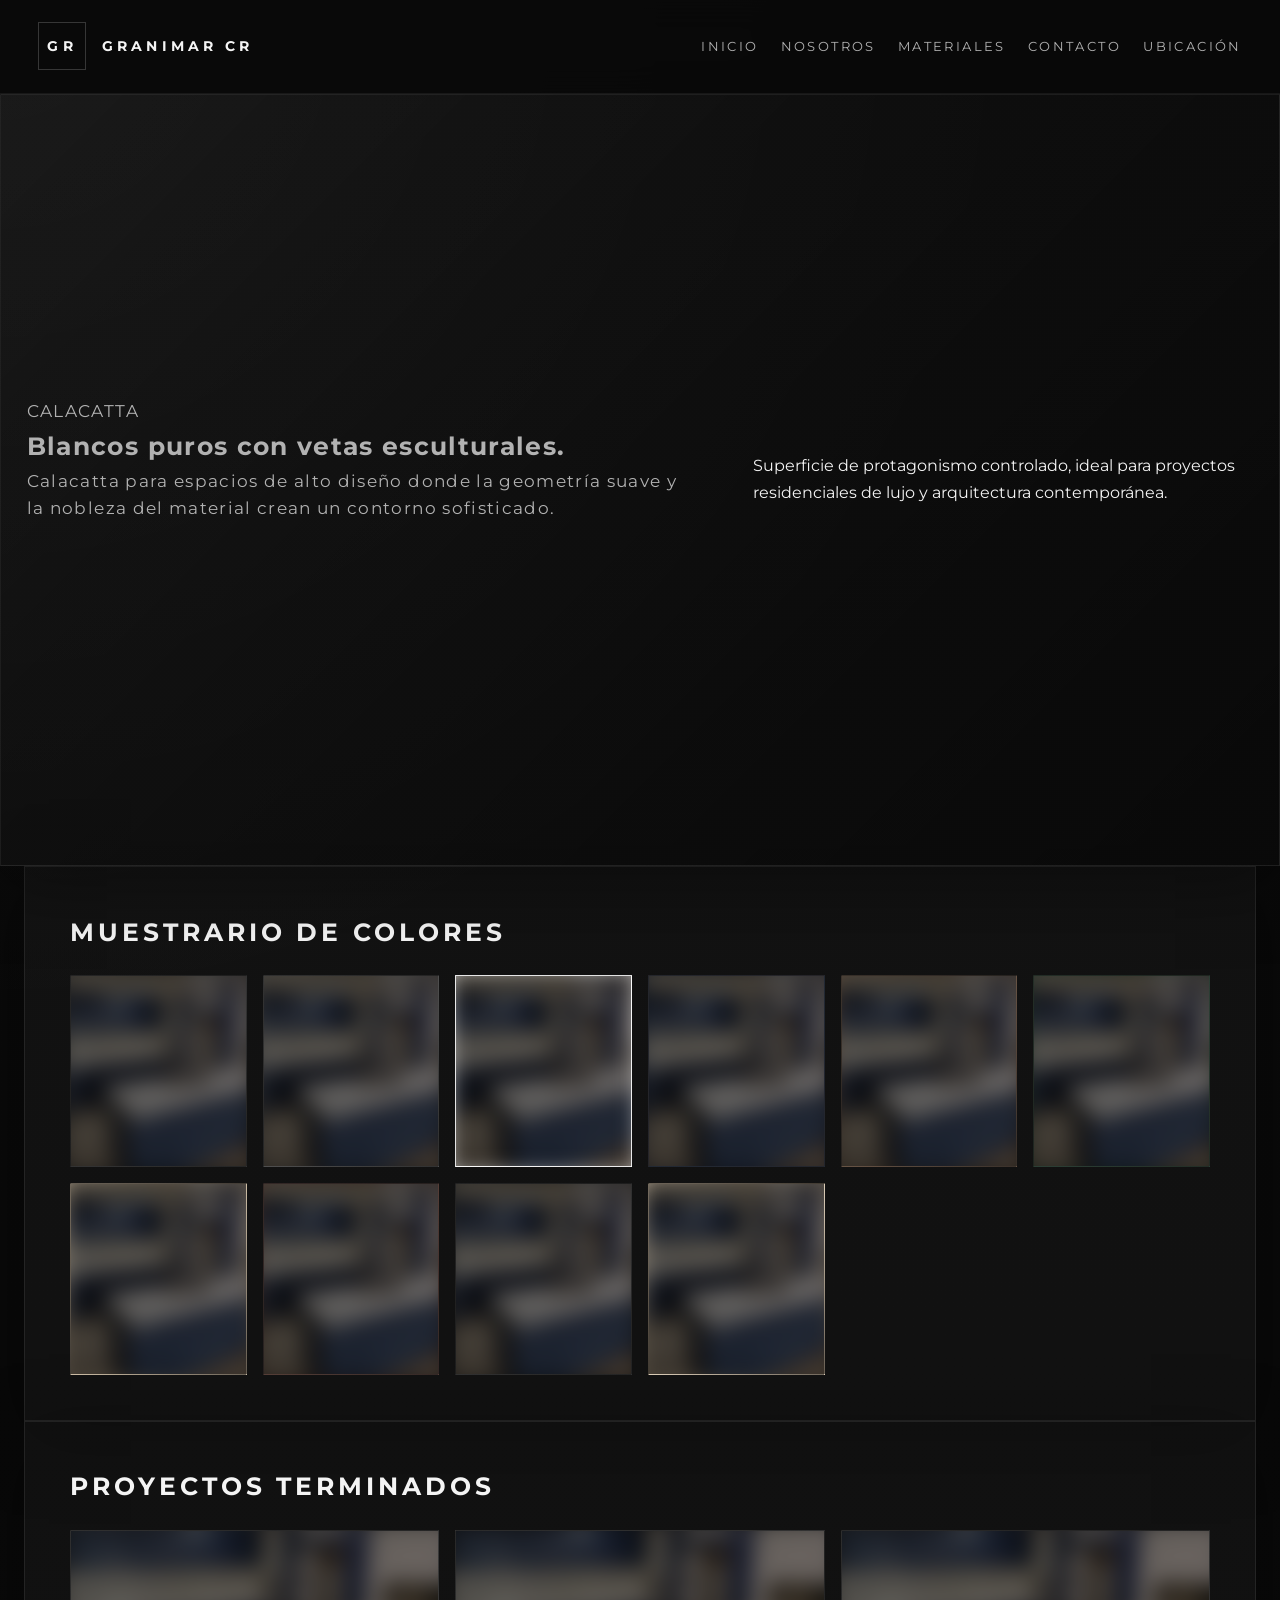
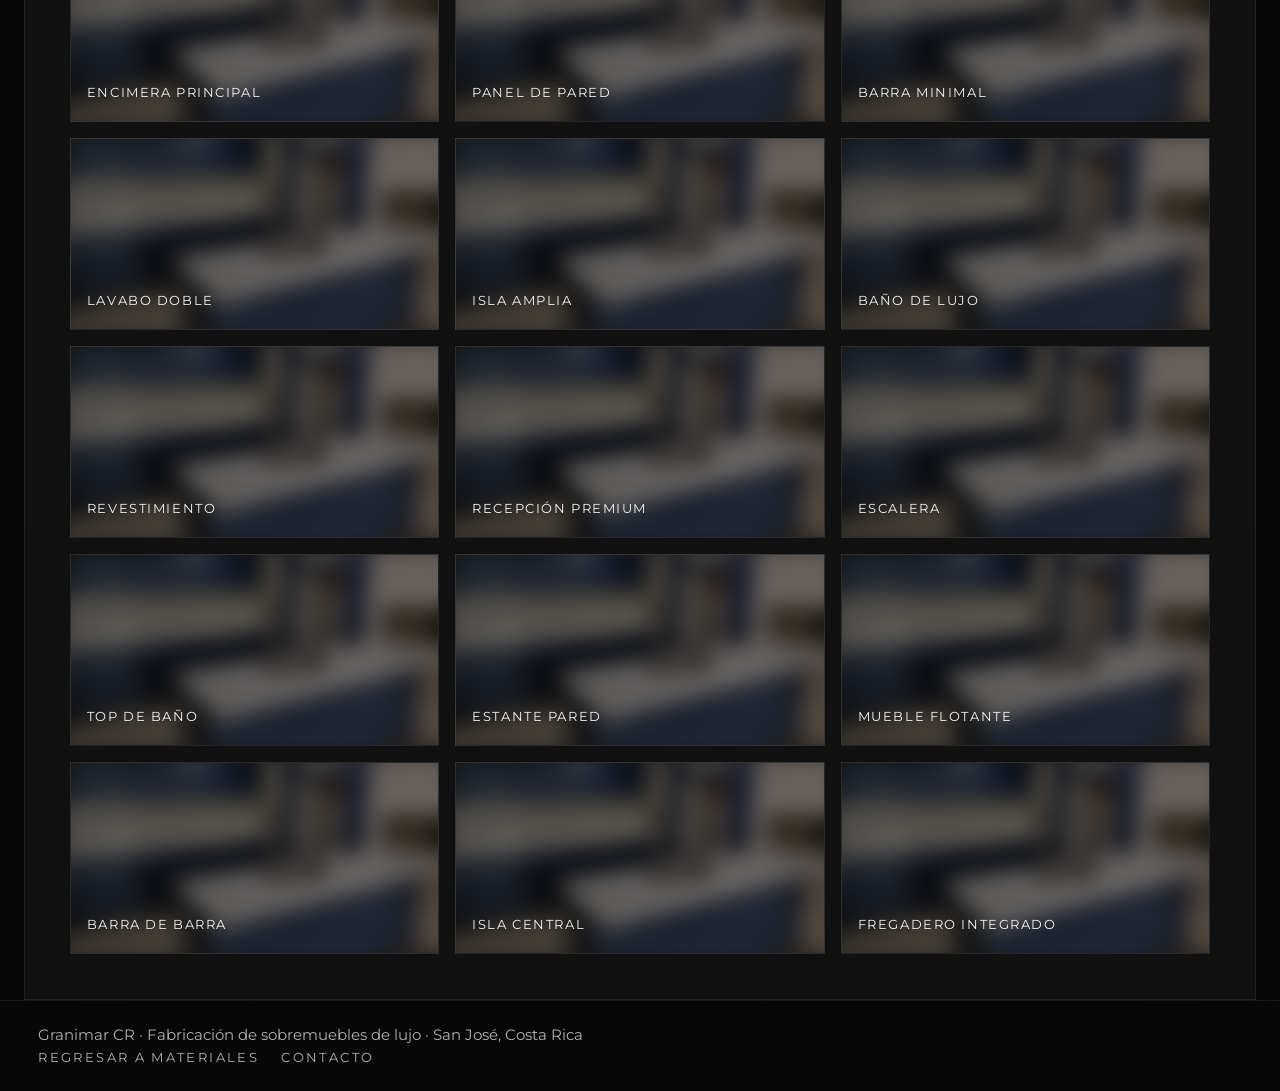
==== calacatta.html @ 00548e04 "faltan imagenes" ====
<!DOCTYPE html>
<html lang="es">
<head>
  <meta charset="UTF-8" />
  <meta name="viewport" content="width=device-width, initial-scale=1.0" />
  <title>Calacatta | Granimar CR</title>
  <link rel="preconnect" href="https://fonts.googleapis.com" />
  <link rel="preconnect" href="https://fonts.gstatic.com" crossorigin />
  <link href="https://fonts.googleapis.com/css2?family=Montserrat:wght@400;500;600;700;800&display=swap" rel="stylesheet" />
  <link rel="stylesheet" href="styles/global.css" />
</head>
<body>
  <div class="page-shell">
    <header class="site-header">
      <div class="brand">
        <span class="brand-mark">GR</span>
        <span class="brand-name">Granimar CR</span>
      </div>
      <nav class="main-nav" aria-label="Navegación principal">
        <a href="index.html">Inicio</a>
        <a href="quienessomos.html">Nosotros</a>
        <a href="materiales.html">Materiales</a>
        <a href="contacto.html">Contacto</a>
        <a href="ubicacion.html">Ubicación</a>
      </nav>
    </header>

    <main>
      <section class="hero-page hero-split">
        <div class="hero-copy animate-item">
          <p class="eyebrow">CALACATTA</p>
          <h1>Blancos puros con vetas esculturales.</h1>
          <p>Calacatta para espacios de alto diseño donde la geometría suave y la nobleza del material crean un contorno sofisticado.</p>
        </div>
        <div class="hero-quote animate-item">
          <p>Superficie de protagonismo controlado, ideal para proyectos residenciales de lujo y arquitectura contemporánea.</p>
        </div>
      </section>

      <section class="section-panel animate-item">
        <h2>Muestrario de Colores</h2>
        <div class="sample-grid">
          <div class="sample-card" data-name="Blanco Calacatta"><img src="img/imageninicio.jpeg" alt="" aria-hidden="true" class="sample-card-bg" /><span></span></div>
          <div class="sample-card" data-name="Veta Gris"><img src="img/imageninicio.jpeg" alt="" aria-hidden="true" class="sample-card-bg" /><span></span></div>
          <div class="sample-card" data-name="Veta Dorada"><img src="img/imageninicio.jpeg" alt="" aria-hidden="true" class="sample-card-bg" /><span></span></div>
          <div class="sample-card" data-name="Blanco Puro"><img src="img/imageninicio.jpeg" alt="" aria-hidden="true" class="sample-card-bg" /><span></span></div>
          <div class="sample-card" data-name="Tono Perla"><img src="img/imageninicio.jpeg" alt="" aria-hidden="true" class="sample-card-bg" /><span></span></div>
          <div class="sample-card" data-name="Grafito Sutil"><img src="img/imageninicio.jpeg" alt="" aria-hidden="true" class="sample-card-bg" /><span></span></div>
          <div class="sample-card" data-name="Blanco Néctar"><img src="img/imageninicio.jpeg" alt="" aria-hidden="true" class="sample-card-bg" /><span></span></div>
          <div class="sample-card" data-name="Crema Fino"><img src="img/imageninicio.jpeg" alt="" aria-hidden="true" class="sample-card-bg" /><span></span></div>
          <div class="sample-card" data-name="Marfil Vena"><img src="img/imageninicio.jpeg" alt="" aria-hidden="true" class="sample-card-bg" /><span></span></div>
          <div class="sample-card" data-name="Arena Cristal"><img src="img/imageninicio.jpeg" alt="" aria-hidden="true" class="sample-card-bg" /><span></span></div>
        </div>
      </section>

      <section class="section-panel animate-item">
        <h2>Proyectos Terminados</h2>
        <div class="project-grid">
          <div class="project-card variant-1"><img src="img/imageninicio.jpeg" alt="" aria-hidden="true" class="project-card-bg" /><p>Encimera principal</p></div>
          <div class="project-card variant-3"><img src="img/imageninicio.jpeg" alt="" aria-hidden="true" class="project-card-bg" /><p>Panel de pared</p></div>
          <div class="project-card variant-5"><img src="img/imageninicio.jpeg" alt="" aria-hidden="true" class="project-card-bg" /><p>Barra minimal</p></div>
          <div class="project-card variant-7"><img src="img/imageninicio.jpeg" alt="" aria-hidden="true" class="project-card-bg" /><p>Lavabo doble</p></div>
          <div class="project-card variant-2"><img src="img/imageninicio.jpeg" alt="" aria-hidden="true" class="project-card-bg" /><p>Isla amplia</p></div>
          <div class="project-card variant-4"><img src="img/imageninicio.jpeg" alt="" aria-hidden="true" class="project-card-bg" /><p>Baño de lujo</p></div>
          <div class="project-card variant-6"><img src="img/imageninicio.jpeg" alt="" aria-hidden="true" class="project-card-bg" /><p>Revestimiento</p></div>
          <div class="project-card variant-8"><img src="img/imageninicio.jpeg" alt="" aria-hidden="true" class="project-card-bg" /><p>Recepción premium</p></div>
          <div class="project-card variant-9"><img src="img/imageninicio.jpeg" alt="" aria-hidden="true" class="project-card-bg" /><p>Escalera</p></div>
          <div class="project-card variant-10"><img src="img/imageninicio.jpeg" alt="" aria-hidden="true" class="project-card-bg" /><p>Top de baño</p></div>
          <div class="project-card variant-11"><img src="img/imageninicio.jpeg" alt="" aria-hidden="true" class="project-card-bg" /><p>Estante pared</p></div>
          <div class="project-card variant-12"><img src="img/imageninicio.jpeg" alt="" aria-hidden="true" class="project-card-bg" /><p>Mueble flotante</p></div>
          <div class="project-card variant-13"><img src="img/imageninicio.jpeg" alt="" aria-hidden="true" class="project-card-bg" /><p>Barra de barra</p></div>
          <div class="project-card variant-14"><img src="img/imageninicio.jpeg" alt="" aria-hidden="true" class="project-card-bg" /><p>Isla central</p></div>
          <div class="project-card variant-15"><img src="img/imageninicio.jpeg" alt="" aria-hidden="true" class="project-card-bg" /><p>Fregadero integrado</p></div>
        </div>
      </section>
    </main>

    <footer class="site-footer">
      <p>Granimar CR · Fabricación de sobremuebles de lujo · San José, Costa Rica</p>
      <nav class="footer-nav" aria-label="Navegación de pie de página">
        <a href="materiales.html">Regresar a materiales</a>
        <a href="contacto.html">Contacto</a>
      </nav>
    </footer>
  </div>
  <script src="scripts/main.js" defer></script>
</body>
</html>
---- styles/global.css ----
:root {
  --bg: #090909;
  --panel: #111111;
  --surface: #1b1b1b;
  --text: #f4f4f4;
  --muted: #b2b2b2;
  --accent: #b9a97f;
  --accent-soft: rgba(185, 169, 127, 0.18);
  --border: rgba(255, 255, 255, 0.08);
  --shadow: 0 18px 70px rgba(0, 0, 0, 0.35);
}

* {
  box-sizing: border-box;
  margin: 0;
  padding: 0;
}

html, body {
  min-height: 100%;
}

body {
  font-family: 'Montserrat', sans-serif;
  background: radial-gradient(circle at top left, rgba(255,255,255,0.04), transparent 35%),
              linear-gradient(180deg, #0a0a0a 0%, #080808 100%);
  color: var(--text);
  line-height: 1.65;
  opacity: 0;
  transition: opacity 0.45s ease;
}

body.page-ready {
  opacity: 1;
}

img {
  display: block;
  max-width: 100%;
}

a {
  color: inherit;
  text-decoration: none;
}

button, input, textarea, select {
  font: inherit;
}

.page-shell {
  display: flex;
  min-height: 100vh;
  flex-direction: column;
}

.site-header,
.site-footer {
  width: 100%;
  padding: 1.4rem clamp(1.5rem, 3vw, 3rem);
  display: flex;
  justify-content: space-between;
  align-items: center;
}

.site-header {
  position: sticky;
  top: 0;
  z-index: 20;
  background: rgba(9, 9, 9, 0.92);
  border-bottom: 1px solid rgba(255,255,255,0.06);
  backdrop-filter: blur(16px);
}

.brand {
  display: flex;
  align-items: center;
  gap: 1rem;
}

.brand-mark {
  display: inline-flex;
  width: 3rem;
  height: 3rem;
  align-items: center;
  justify-content: center;
  border: 1px solid rgba(255,255,255,0.18);
  letter-spacing: 0.35em;
  text-transform: uppercase;
  font-weight: 700;
  font-size: 0.9rem;
}

.brand-name {
  text-transform: uppercase;
  font-weight: 700;
  letter-spacing: 0.28em;
  font-size: 0.9rem;
}

.nav-toggle {
  display: none;
  position: relative;
  width: 3.4rem;
  height: 3.4rem;
  padding: 0;
  border: 1px solid rgba(255,255,255,0.12);
  background: rgba(255,255,255,0.04);
  color: transparent;
  text-indent: -9999px;
  overflow: hidden;
  cursor: pointer;
  transition: background 0.25s ease, transform 0.25s ease;
}

.nav-toggle::before,
.nav-toggle::after,
.nav-toggle span {
  content: '';
  position: absolute;
  left: 0.85rem;
  right: 0.85rem;
  height: 2px;
  background: var(--text);
  border-radius: 1px;
  transition: transform 0.25s ease, opacity 0.25s ease;
}

.nav-toggle::before {
  top: 1rem;
}

.nav-toggle span {
  top: 1.7rem;
}

.nav-toggle::after {
  top: 2.4rem;
}

.nav-toggle:hover {
  background: rgba(185,169,127,0.14);
  transform: translateY(-1px);
}

.site-header.nav-open .nav-toggle::before {
  transform: translateY(7px) rotate(45deg);
}

.site-header.nav-open .nav-toggle span {
  opacity: 0;
}

.site-header.nav-open .nav-toggle::after {
  transform: translateY(-7px) rotate(-45deg);
}

.main-nav,
.footer-nav {
  display: flex;
  flex-wrap: wrap;
  gap: 1.4rem;
}

.main-nav {
  transition: transform 0.32s ease, opacity 0.32s ease, visibility 0.32s ease;
  z-index: 25;
}

.hero-support {
  display: grid;
  grid-template-columns: repeat(3, minmax(12rem, 1fr));
  gap: 1rem;
  margin-top: 2.8rem;
}

.support-card {
  background: rgba(255,255,255,0.03);
  border: 1px solid rgba(255,255,255,0.08);
  padding: 1.6rem;
  border-radius: 1rem;
  box-shadow: var(--shadow);
}

.support-card span {
  display: inline-block;
  margin-bottom: 0.75rem;
  font-size: 1rem;
  letter-spacing: 0.18em;
  color: var(--accent);
  text-transform: uppercase;
}

.support-card h3 {
  font-size: 1rem;
  margin-bottom: 0.75rem;
  text-transform: uppercase;
  letter-spacing: 0.12em;
}

.support-card p {
  color: var(--muted);
  font-size: 0.95rem;
  line-height: 1.75;
}

.main-nav a,
.footer-nav a {
  position: relative;
  text-transform: uppercase;
  letter-spacing: 0.18em;
  font-size: 0.82rem;
  color: var(--muted);
}

.site-header.nav-open .main-nav {
  transform: translateY(0);
  opacity: 1;
  visibility: visible;
}

.main-nav a::after,
.footer-nav a::after {
  content: '';
  position: absolute;
  left: 0;
  bottom: -0.35rem;
  width: 0;
  height: 1px;
  background: var(--accent);
  transition: width 0.3s ease;
}

.main-nav a:hover::after,
.footer-nav a:hover::after {
  width: 100%;
}

.hero-landing,
.hero-page {
  position: relative;
  min-height: calc(100vh - 8rem);
  display: grid;
  place-items: center;
  overflow: hidden;
}

.hero-bg {
  position: absolute;
  inset: 0;
  overflow: hidden;
  z-index: 0;
}

.hero-bg img {
  width: 100%;
  height: 100%;
  object-fit: cover;
  object-position: center;
  display: block;
}

.hero-overlay {
  position: absolute;
  inset: 0;
  background: linear-gradient(180deg, rgba(9,9,9,0.6) 0%, rgba(9,9,9,0.95) 100%);
  z-index: 1;
}

.hero-content {
  position: relative;
  z-index: 2;
  max-width: 58rem;
  padding: 4rem 1.5rem;
  animation: revealUp 1.2s ease forwards;
  opacity: 0;
  transform: translateY(35px);
}

.hero-content .eyebrow {
  display: inline-block;
  text-transform: uppercase;
  letter-spacing: 0.38em;
  font-size: 0.72rem;
  color: var(--accent);
  margin-bottom: 1.8rem;
}

.hero-content h1 {
  font-size: clamp(3rem, 4vw, 5.4rem);
  line-height: 0.95;
  letter-spacing: 0.18em;
  text-transform: uppercase;
  margin-bottom: 1.6rem;
}

.hero-copy {
  max-width: 42rem;
  color: var(--muted);
  font-size: 1.05rem;
  letter-spacing: 0.08em;
  margin-bottom: 2.4rem;
}

.hero-actions {
  display: flex;
  flex-wrap: wrap;
  gap: 1rem;
}

.hero-button {
  display: inline-flex;
  align-items: center;
  justify-content: center;
  min-width: 11rem;
  padding: 1rem 1.6rem;
  text-transform: uppercase;
  letter-spacing: 0.22em;
  font-weight: 700;
  border: 1px solid rgba(255,255,255,0.18);
  transition: transform 0.28s ease, background 0.28s ease, color 0.28s ease;
}

.hero-button:hover {
  transform: translateY(-2px);
  background: rgba(185, 169, 127, 0.12);
  color: var(--text);
}

.hero-button.ghost {
  color: var(--muted);
}

.section-grid {
  display: grid;
  gap: 1.6rem;
  padding: 4rem clamp(1.5rem, 3vw, 3rem);
}

.section-intro {
  grid-template-columns: repeat(auto-fit, minmax(18rem, 1fr));
}

.feature-card {
  background: rgba(255,255,255,0.02);
  border: 1px solid rgba(255,255,255,0.08);
  padding: 2rem;
  min-height: 15rem;
  display: flex;
  flex-direction: column;
  justify-content: space-between;
  box-shadow: var(--shadow);
}

.feature-index {
  display: block;
  font-size: 0.82rem;
  letter-spacing: 0.18em;
  margin-bottom: 1rem;
  color: var(--accent);
}

.feature-card h2 {
  font-size: 1.6rem;
  text-transform: uppercase;
  letter-spacing: 0.14em;
  margin-bottom: 1rem;
}

.feature-card p {
  color: var(--muted);
  font-size: 1rem;
  letter-spacing: 0.06em;
}

.section-materials-preview,
.section-portfolio,
.section-contact {
  padding: 4rem clamp(1.5rem, 3vw, 3rem);
  gap: 2rem;
}

.section-materials-preview {
  display: grid;
  gap: 1.4rem;
}

.section-materials-preview h2,
.section-portfolio h2,
.section-contact h2 {
  font-size: clamp(2rem, 3vw, 2.8rem);
  letter-spacing: 0.16em;
  text-transform: uppercase;
}

.section-note {
  max-width: 62rem;
  color: var(--muted);
  font-size: 1rem;
  letter-spacing: 0.08em;
}

.materials-preview {
  display: grid;
  grid-template-columns: repeat(auto-fit, minmax(12rem, 1fr));
  gap: 1rem;
}

.materials-card {
  position: relative;
  min-height: 12rem;
  display: grid;
  place-items: center;
  border-radius: 1.15rem;
  border: 1px solid rgba(255,255,255,0.08);
  background: rgba(255,255,255,0.04);
  color: var(--text);
  text-transform: uppercase;
  letter-spacing: 0.18em;
  font-weight: 700;
  box-shadow: var(--shadow);
  transition: transform 0.25s ease, border-color 0.25s ease;
  overflow: hidden;
}

.materials-card-bg {
  position: absolute;
  inset: 0;
  width: 100%;
  height: 100%;
  object-fit: cover;
  object-position: center;
  filter: blur(10px) brightness(0.45);
  transform: scale(1.08);
  z-index: 0;
}

.materials-card:hover {
  transform: translateY(-3px);
  border-color: rgba(185,169,127,0.35);
}

.materials-card {
  color: #ffffff;
}

.materials-card::before {
  content: '';
  position: absolute;
  inset: 0;
  background: linear-gradient(180deg, rgba(12,12,12,0.45), rgba(9,9,9,0.7));
  z-index: 1;
}

.materials-card > * {
  position: relative;
  z-index: 2;
}

.materials-card.granite { background: linear-gradient(135deg, rgba(26,26,26,0.9), rgba(41,41,41,0.95)); }
.materials-card.quartz { background: linear-gradient(135deg, rgba(23,23,23,0.9), rgba(54,52,48,0.95)); }
.materials-card.marble { background: linear-gradient(135deg, rgba(31,31,31,0.9), rgba(65,64,62,0.95)); }
.materials-card.porcelain { background: linear-gradient(135deg, rgba(28,28,28,0.9), rgba(57,57,57,0.95)); }
.materials-card.calacatta { background: linear-gradient(135deg, rgba(42,37,33,0.9), rgba(80,73,66,0.95)); }

.section-portfolio {
  display: grid;
}

.section-heading {
  max-width: 55rem;
  margin-bottom: 2rem;
}

.portfolio-grid {
  display: grid;
  grid-template-columns: repeat(auto-fit, minmax(12rem, 1fr));
  gap: 1rem;
}

.portfolio-card {
  min-height: 14rem;
  border: 1px solid rgba(255,255,255,0.08);
  border-radius: 1rem;
  padding: 1.5rem;
  position: relative;
  overflow: hidden;
  box-shadow: var(--shadow);
  display: grid;
  align-items: end;
}

.portfolio-card p {
  position: relative;
  margin: 0;
  z-index: 1;
  color: var(--text);
  text-transform: uppercase;
  letter-spacing: 0.14em;
}

.portfolio-card.variant-1 { background: linear-gradient(135deg, rgba(25,25,25,0.95), rgba(40,40,40,0.96)); }
.portfolio-card.variant-2 { background: linear-gradient(135deg, rgba(20,20,20,0.95), rgba(45,45,45,0.96)); }
.portfolio-card.variant-3 { background: linear-gradient(135deg, rgba(18,18,18,0.95), rgba(43,43,43,0.96)); }
.portfolio-card.variant-4 { background: linear-gradient(135deg, rgba(22,22,22,0.95), rgba(48,48,48,0.96)); }

.section-contact {
  display: grid;
  grid-template-columns: 1fr 0.95fr;
  align-items: center;
  gap: 2rem;
}

.section-contact ul {
  list-style: none;
  margin-top: 1.5rem;
  display: grid;
  gap: 0.8rem;
  padding-left: 0;
}

.section-contact li {
  position: relative;
  padding-left: 1.15rem;
  color: var(--muted);
}

.section-contact li::before {
  content: '•';
  position: absolute;
  left: 0;
  top: 0;
  color: var(--accent);
}

.cta-panel {
  background: rgba(255,255,255,0.03);
  border: 1px solid rgba(255,255,255,0.08);
  padding: 2rem;
  border-radius: 1rem;
  box-shadow: var(--shadow);
}

.cta-panel p {
  color: var(--muted);
  line-height: 1.9;
  margin-bottom: 1.75rem;
}

.site-footer {
  border-top: 1px solid rgba(255,255,255,0.06);
  color: var(--muted);
  font-size: 0.92rem;
  flex-direction: column;
  align-items: stretch;
}

.footer-bottom {
  padding: 1.5rem clamp(1.5rem, 3vw, 3rem);
  border-top: 1px solid rgba(255,255,255,0.08);
  text-align: center;
}

.footer-advanced {
  display: grid;
  grid-template-columns: 1.3fr 1fr 1fr;
  gap: 2rem;
  padding: 3rem clamp(1.5rem, 3vw, 3rem);
  background: rgba(13,13,13,0.98);
  border-top: 1px solid rgba(255,255,255,0.08);
}

.footer-advanced h3 {
  margin-bottom: 1rem;
  font-size: 0.98rem;
  letter-spacing: 0.18em;
  text-transform: uppercase;
}

.footer-advanced p,
.footer-advanced a,
.footer-advanced li {
  color: var(--muted);
  line-height: 1.85;
}

.footer-advanced a {
  display: inline-block;
  margin-top: 0.65rem;
}

.footer-advanced ul {
  list-style: none;
  padding: 0;
  margin: 0;
  display: grid;
  gap: 0.65rem;
}

.hero-page {
  display: grid;
  grid-template-columns: 1.15fr 0.85fr;
  align-items: center;
  gap: 3rem;
  padding: 5rem clamp(1.5rem, 3vw, 3rem);
  min-height: calc(100vh - 8rem);
}

.hero-split {
  background: linear-gradient(135deg, rgba(255,255,255,0.03), rgba(9,9,9,0.92));
  border: 1px solid rgba(255,255,255,0.08);
  box-shadow: var(--shadow);
}

.hero-copy,
.hero-quote {
  opacity: 0;
  transform: translateY(30px);
  animation: revealUp 1s ease forwards;
}

.hero-copy {
  animation-delay: 0.18s;
}

.hero-quote {
  animation-delay: 0.28s;
}

.animate-item {
  opacity: 0;
  transform: translateY(24px);
  transition: opacity 0.75s cubic-bezier(0.16, 1, 0.3, 1), transform 0.75s cubic-bezier(0.16, 1, 0.3, 1);
}

.animate-item.visible {
  opacity: 1;
  transform: none;
}

.section-panel {
  background: rgba(255,255,255,0.03);
  border: 1px solid rgba(255,255,255,0.08);
  padding: 2.8rem;
  margin: 0 clamp(1.5rem, 3vw, 3rem);
  box-shadow: var(--shadow);
}

.section-panel h2 {
  margin-bottom: 1.4rem;
  text-transform: uppercase;
  letter-spacing: 0.16em;
  font-size: 1.55rem;
}

.section-panel p,
.section-panel ul {
  color: var(--muted);
  line-height: 1.85;
}

.section-panel ul {
  margin-top: 1.2rem;
  list-style: none;
  display: grid;
  gap: 0.9rem;
}

.section-panel ul li {
  position: relative;
  padding-left: 1rem;
}

.section-panel ul li::before {
  content: '';
  position: absolute;
  left: 0;
  top: 0.8rem;
  width: 0.55rem;
  height: 0.55rem;
  background: var(--accent);
}

.detail-grid {
  display: grid;
  grid-template-columns: repeat(3, minmax(12rem, 1fr));
  gap: 1.5rem;
  margin-top: 2rem;
}

.detail-grid article {
  border: 1px solid rgba(255,255,255,0.08);
  padding: 1.8rem;
  background: rgba(255,255,255,0.02);
}

.detail-grid h3 {
  margin-bottom: 1rem;
  font-size: 1.1rem;
  letter-spacing: 0.12em;
  text-transform: uppercase;
}

.category-grid {
  padding: clamp(1.5rem, 3vw, 3rem);
  display: grid;
  gap: 1.5rem;
  grid-template-columns: repeat(auto-fit, minmax(16rem, 1fr));
}

.category-card {
  position: relative;
  min-height: 18rem;
  display: flex;
  flex-direction: column;
  justify-content: flex-end;
  padding: 2rem;
  border: 1px solid rgba(255,255,255,0.08);
  background: linear-gradient(180deg, rgba(16,16,16,0.88), rgba(9,9,9,0.96));
  overflow: hidden;
  box-shadow: var(--shadow);
}

.category-card-bg {
  position: absolute;
  inset: 0;
  width: 100%;
  height: 100%;
  object-fit: cover;
  object-position: center;
  filter: blur(10px) brightness(0.45);
  transform: scale(1.08);
  z-index: 0;
}

.category-card span,
.category-card p {
  position: relative;
  z-index: 2;
}

.category-card span {
  font-size: 1.55rem;
  text-transform: uppercase;
  letter-spacing: 0.18em;
  margin-bottom: 1rem;
}

.category-card p {
  color: var(--muted);
  line-height: 1.8;
}

.category-card::before {
  content: '';
  position: absolute;
  inset: 0;
  background: linear-gradient(145deg, rgba(255,255,255,0.04), transparent 40%);
  pointer-events: none;
  z-index: 1;
}

.contact-layout {
  display: grid;
  grid-template-columns: 1fr 1.05fr;
  gap: 2rem;
  padding: clamp(1.5rem, 3vw, 3rem);
}

.contact-panel,
.contact-form,
.location-panel {
  background: rgba(255,255,255,0.02);
  border: 1px solid rgba(255,255,255,0.08);
  box-shadow: var(--shadow);
}

.contact-panel,
.location-panel {
  padding: 2.6rem;
}

.contact-panel ul,
.location-panel ul {
  margin-top: 1.4rem;
  display: grid;
  gap: 0.9rem;
  list-style: none;
}

.contact-form {
  display: grid;
  gap: 1.25rem;
  padding: 2.6rem;
}

.contact-form label {
  display: grid;
  gap: 0.6rem;
  font-size: 0.92rem;
  color: var(--text);
  text-transform: uppercase;
  letter-spacing: 0.12em;
}

.contact-form input,
.contact-form select,
.contact-form textarea {
  width: 100%;
  padding: 1rem 1rem;
  border: 1px solid rgba(255,255,255,0.12);
  background: rgba(255,255,255,0.04);
  color: var(--text);
  outline: none;
}

.contact-form input:focus,
.contact-form select:focus,
.contact-form textarea:focus {
  border-color: rgba(185,169,127,0.45);
}

.contact-form button {
  margin-top: 0.5rem;
  padding: 1rem 1.4rem;
  text-transform: uppercase;
  letter-spacing: 0.18em;
  border: 1px solid rgba(185,169,127,0.32);
  background: rgba(185,169,127,0.08);
  color: var(--text);
  cursor: pointer;
}

.map-panel {
  display: grid;
  min-height: 22rem;
  padding: 1.5rem;
}

.map-frame {
  flex: 1;
  display: grid;
  place-items: center;
  border: 1px solid rgba(255,255,255,0.08);
  background: linear-gradient(145deg, rgba(255,255,255,0.04), rgba(9,9,9,0.92));
  color: var(--muted);
  font-size: 1rem;
  letter-spacing: 0.12em;
  text-transform: uppercase;
}

.sample-grid,
.project-grid {
  display: grid;
  gap: 1rem;
}

.sample-grid {
  grid-template-columns: repeat(auto-fit, minmax(10rem, 1fr));
}

.sample-card {
  position: relative;
  min-height: 12rem;
  border: 1px solid rgba(255,255,255,0.08);
  overflow: hidden;
  display: grid;
  align-items: end;
  padding: 1rem;
}

.sample-card:nth-child(1) { background: radial-gradient(circle at top left, #222, #0b0b0b); }
.sample-card:nth-child(2) { background: radial-gradient(circle at top left, #404040, #101010); }
.sample-card:nth-child(3) { background: radial-gradient(circle at top left, #fafafa, #dedede); }
.sample-card:nth-child(4) { background: radial-gradient(circle at top left, #0f1723, #121116); }
.sample-card:nth-child(5) { background: radial-gradient(circle at top left, #5b4535, #120e0b); }
.sample-card:nth-child(6) { background: radial-gradient(circle at top left, #1a2f24, #0b120c); }
.sample-card:nth-child(7) { background: radial-gradient(circle at top left, #c8b79d, #2f2922); }
.sample-card:nth-child(8) { background: radial-gradient(circle at top left, #462d26, #130c0b); }
.sample-card:nth-child(9) { background: radial-gradient(circle at top left, #1f1f1f, #0a0a0a); }
.sample-card:nth-child(10) { background: radial-gradient(circle at top left, #d9c9b2, #2f281f); }

.sample-card::after {
  content: attr(data-name);
  position: absolute;
  inset: 0;
  display: grid;
  place-items: end center;
  background: rgba(0,0,0,0.6);
  color: white;
  font-size: 0.94rem;
  letter-spacing: 0.12em;
  text-transform: uppercase;
  transform: translateY(100%);
  transition: transform 0.3s ease;
  padding-bottom: 1rem;
}

.sample-card:hover::after {
  transform: translateY(0);
}

.sample-card::before {
  content: '';
  position: absolute;
  inset: 0;
  z-index: 0;
  opacity: 0.95;
}

.sample-card span {
  position: relative;
  z-index: 1;
  color: transparent;
}

.sample-card-bg {
  position: absolute;
  inset: 0;
  width: 100%;
  height: 100%;
  object-fit: cover;
  object-position: center;
  filter: blur(10px) brightness(0.45);
  transform: scale(1.1);
  z-index: 0;
}

.project-grid {
  grid-template-columns: repeat(3, minmax(12rem, 1fr));
}

.project-card {
  position: relative;
  min-height: 12rem;
  border: 1px solid rgba(255,255,255,0.08);
  overflow: hidden;
  background-color: #111;
}

.project-card-bg {
  position: absolute;
  inset: 0;
  width: 100%;
  height: 100%;
  object-fit: cover;
  object-position: center;
  filter: blur(10px) brightness(0.45);
  transform: scale(1.1);
  z-index: 0;
}

.project-card::before {
  content: '';
  position: absolute;
  inset: 0;
  background: linear-gradient(180deg, rgba(0,0,0,0.08) 0%, rgba(0,0,0,0.4) 100%);
}

.project-card p {
  position: absolute;
  bottom: 1rem;
  left: 1rem;
  margin: 0;
  color: var(--text);
  z-index: 1;
  text-transform: uppercase;
  letter-spacing: 0.12em;
  font-size: 0.82rem;
}

.project-card.variant-1 { background: linear-gradient(150deg, #292929, #121212); }
.project-card.variant-2 { background: linear-gradient(160deg, #1b1b1b, #2f2f2f); }
.project-card.variant-3 { background: linear-gradient(160deg, #0f0f0f, #202020); }
.project-card.variant-4 { background: linear-gradient(160deg, #151515, #282828); }
.project-card.variant-5 { background: linear-gradient(160deg, #232323, #101010); }
.project-card.variant-6 { background: linear-gradient(160deg, #131313, #2a2a2a); }
.project-card.variant-7 { background: linear-gradient(160deg, #181818, #303030); }
.project-card.variant-8 { background: linear-gradient(160deg, #111111, #272727); }
.project-card.variant-9 { background: linear-gradient(160deg, #202020, #141414); }
.project-card.variant-10 { background: linear-gradient(160deg, #0d0d0d, #242424); }
.project-card.variant-11 { background: linear-gradient(160deg, #191919, #2b2b2b); }
.project-card.variant-12 { background: linear-gradient(160deg, #121212, #242424); }
.project-card.variant-13 { background: linear-gradient(160deg, #1f1f1f, #171717); }
.project-card.variant-14 { background: linear-gradient(160deg, #141414, #262626); }
.project-card.variant-15 { background: linear-gradient(160deg, #111111, #212121); }

.whatsapp-float {
  position: fixed;
  right: 1.5rem;
  bottom: 1.5rem;
  z-index: 50;
  display: inline-flex;
  align-items: center;
  justify-content: center;
  width: 3.8rem;
  height: 3.8rem;
  border-radius: 50%;
  border: 1px solid rgba(255,255,255,0.16);
  background: rgba(10,10,10,0.98);
  color: var(--text);
  text-decoration: none;
  box-shadow: 0 18px 45px rgba(0,0,0,0.35);
  transition: transform 0.25s ease, border-color 0.25s ease, background 0.25s ease;
}

.whatsapp-float svg {
  width: 1.5rem;
  height: 1.5rem;
  fill: var(--text);
}

.whatsapp-float:hover {
  transform: translateY(-3px);
  border-color: rgba(185,169,127,0.45);
  background: rgba(185,169,127,0.14);
}

@media (max-width: 900px) {
  .nav-toggle {
    display: inline-flex;
  }

  .main-nav {
    position: fixed;
    inset: 5.2rem 0 auto 0;
    background: rgba(12,12,12,0.98);
    flex-direction: column;
    padding: 2rem 1.5rem 2.5rem;
    gap: 1rem;
    transform: translateY(-110%);
    opacity: 0;
    visibility: hidden;
    transition: transform 0.32s ease, opacity 0.32s ease;
    backdrop-filter: blur(14px);
    border-bottom: 1px solid rgba(255,255,255,0.08);
  }

  .main-nav a {
    font-size: 0.95rem;
    color: var(--text);
  }

  .site-header {
    flex-wrap: wrap;
    align-items: center;
  }

  .site-header.nav-open {
    background: rgba(9,9,9,0.98);
  }

  .site-header.nav-open .nav-toggle {
    background: rgba(185,169,127,0.12);
  }

  .hero-page {
    padding: 3rem 1.25rem;
  }

  .contact-layout,
  .section-categories,
  .detail-grid,
  .project-grid,
  .category-grid {
    grid-template-columns: 1fr;
  }

  .section-panel,
  .contact-panel,
  .contact-form,
  .map-panel {
    margin: 0 1.25rem 1.5rem;
  }
}

@media (max-width: 720px) {
  .whatsapp-float {
    right: 1rem;
    bottom: 1rem;
    width: 3.4rem;
    height: 3.4rem;
  }

  .hero-content {
    padding: 2.5rem 1rem;
  }

  .hero-content h1 {
    font-size: 2.6rem;
  }

  .hero-landing {
    min-height: calc(100vh - 7rem);
  }

  .section-grid,
  .section-materials-preview,
  .section-portfolio,
  .section-contact {
    padding: 3rem 1rem;
  }

  .section-contact {
    grid-template-columns: 1fr;
  }
}

@keyframes revealUp {
  from {
    opacity: 0;
    transform: translateY(35px);
  }
  to {
    opacity: 1;
    transform: translateY(0);
  }
}

@media (max-width: 1024px) {
  .hero-page {
    grid-template-columns: 1fr;
    min-height: auto;
  }

  .contact-layout,
  .section-categories {
    grid-template-columns: 1fr;
  }

  .detail-grid,
  .project-grid {
    grid-template-columns: 1fr;
  }
}

.section-panel,
.contact-panel,
.contact-form,
.map-panel {
  margin: 0 clamp(1rem, 4vw, 1.5rem);
}

.hero-page {
  padding: 3rem 1.2rem;
}

.category-grid {
  padding: 2rem 1.2rem 3rem;
}
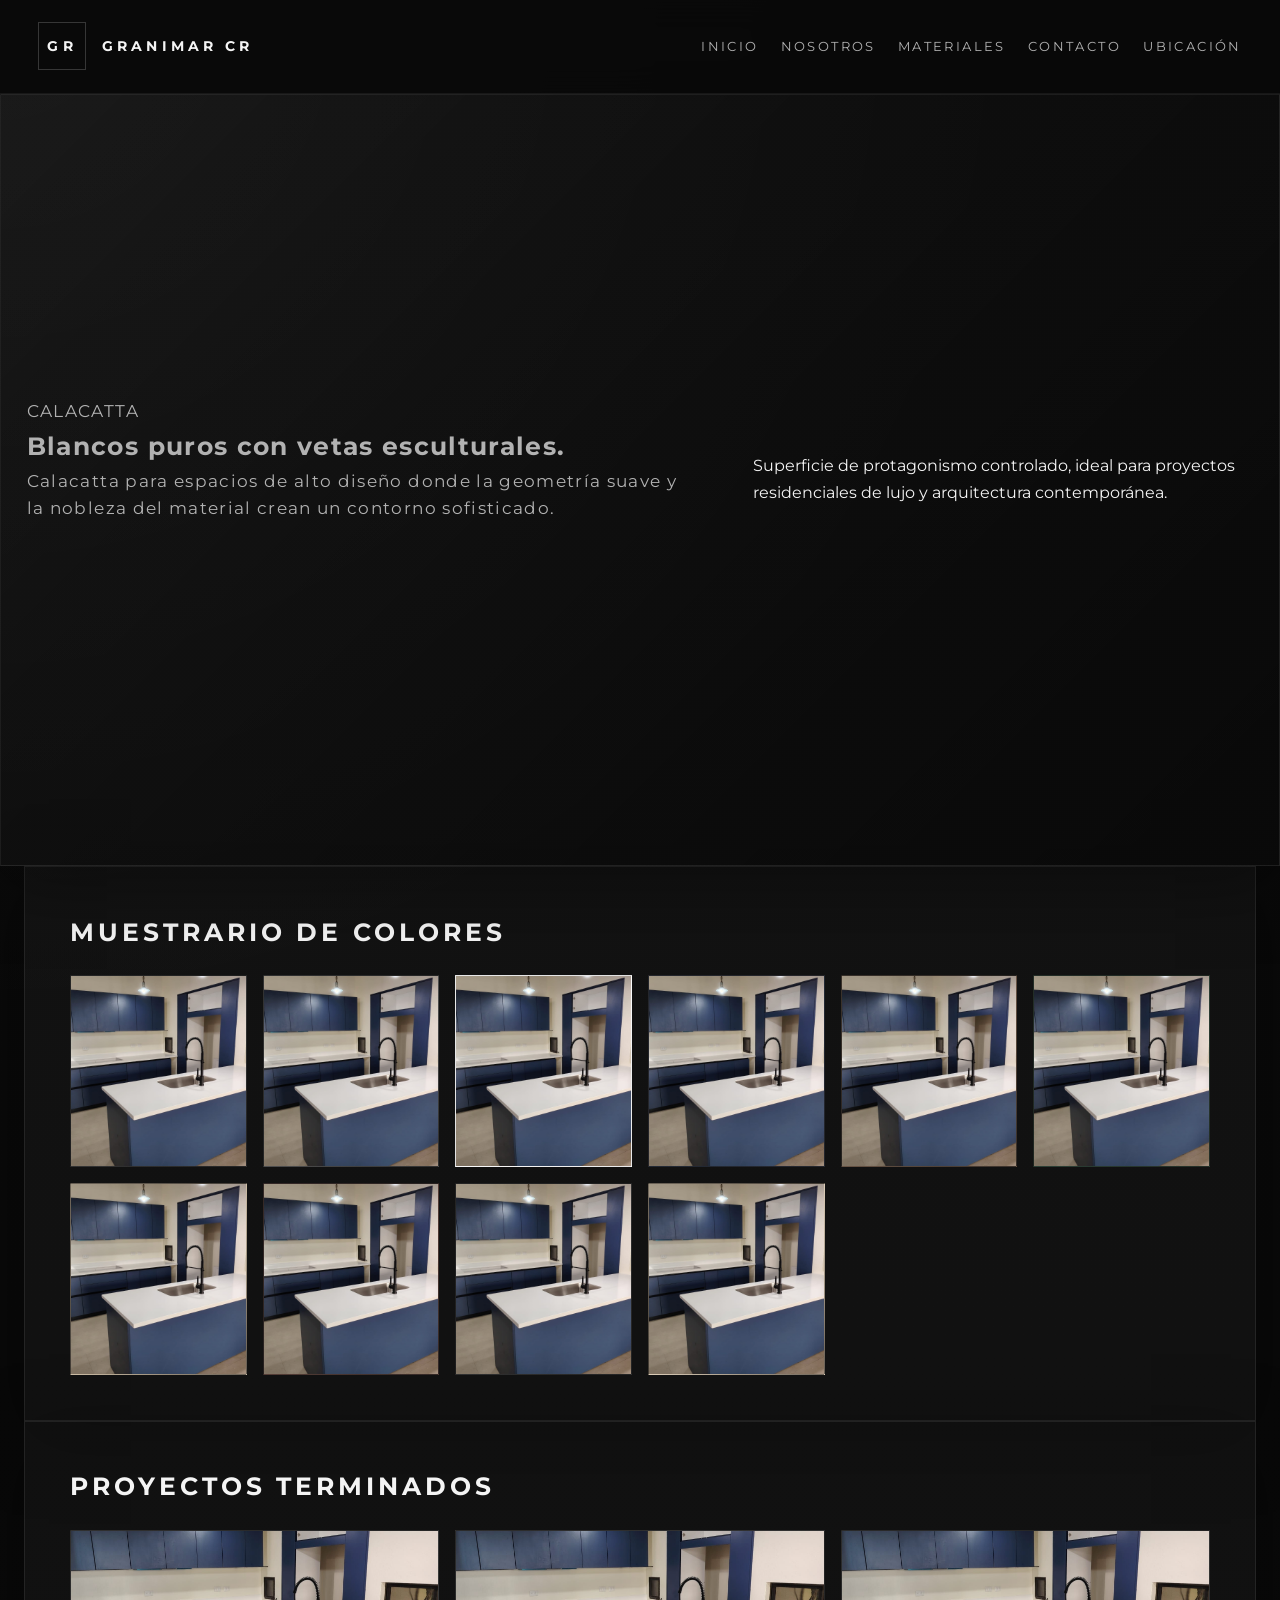
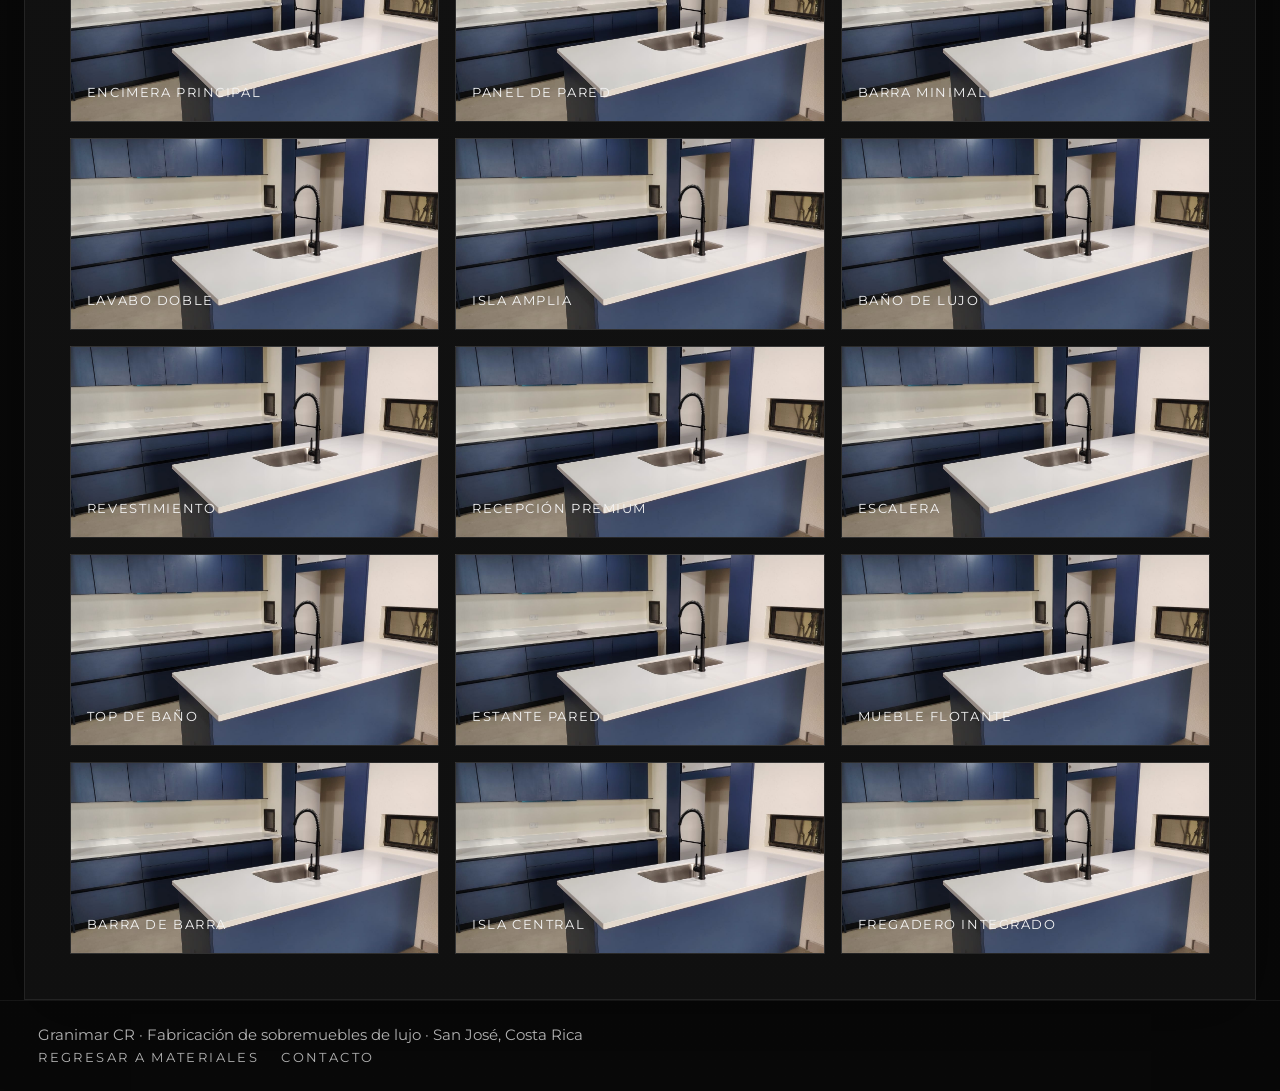
==== commit 951f5bbb: "aaa" ====
--- a/calacatta.html
+++ b/calacatta.html
@@ -16,6 +16,7 @@
         <span class="brand-mark">GR</span>
         <span class="brand-name">Granimar CR</span>
       </div>
+      <button class="nav-toggle" aria-label="Abrir menú" aria-expanded="false"><span></span></button>
       <nav class="main-nav" aria-label="Navegación principal">
         <a href="index.html">Inicio</a>
         <a href="quienessomos.html">Nosotros</a>
--- a/styles/global.css
+++ b/styles/global.css
@@ -408,7 +408,8 @@
 
 .materials-card {
   position: relative;
-  min-height: 12rem;
+  aspect-ratio: 1 / 1;
+  min-height: 13rem;
   display: grid;
   place-items: center;
   border-radius: 1.15rem;
@@ -430,8 +431,8 @@
   height: 100%;
   object-fit: cover;
   object-position: center;
-  filter: blur(10px) brightness(0.45);
-  transform: scale(1.08);
+  filter: brightness(0.7);
+  transform: scale(1);
   z-index: 0;
 }
 
@@ -921,7 +922,7 @@
   height: 100%;
   object-fit: cover;
   object-position: center;
-  filter: blur(10px) brightness(0.45);
+   
   transform: scale(1.1);
   z-index: 0;
 }
@@ -945,7 +946,7 @@
   height: 100%;
   object-fit: cover;
   object-position: center;
-  filter: blur(10px) brightness(0.45);
+  
   transform: scale(1.1);
   z-index: 0;
 }
@@ -1021,6 +1022,26 @@
     display: inline-flex;
   }
 
+  .feature-card {
+    padding: 1.5rem;
+    min-height: auto;
+    gap: 0.75rem;
+  }
+
+  .feature-index {
+    font-size: 0.72rem;
+    margin-bottom: 0.25rem;
+  }
+
+  .feature-card h2 {
+    font-size: 1.25rem;
+    margin-bottom: 0.25rem;
+  }
+
+  .feature-card p {
+    font-size: 0.95rem;
+  }
+
   .main-nav {
     position: fixed;
     inset: 5.2rem 0 auto 0;
@@ -1075,6 +1096,23 @@
 }
 
 @media (max-width: 720px) {
+  .section-intro {
+    grid-template-columns: 1fr;
+  }
+
+  .feature-card {
+    padding: 1.25rem;
+  }
+
+  .feature-card h2 {
+    font-size: 1.1rem;
+    letter-spacing: 0.1em;
+  }
+
+  .feature-card p {
+    font-size: 0.9rem;
+  }
+
   .whatsapp-float {
     right: 1rem;
     bottom: 1rem;
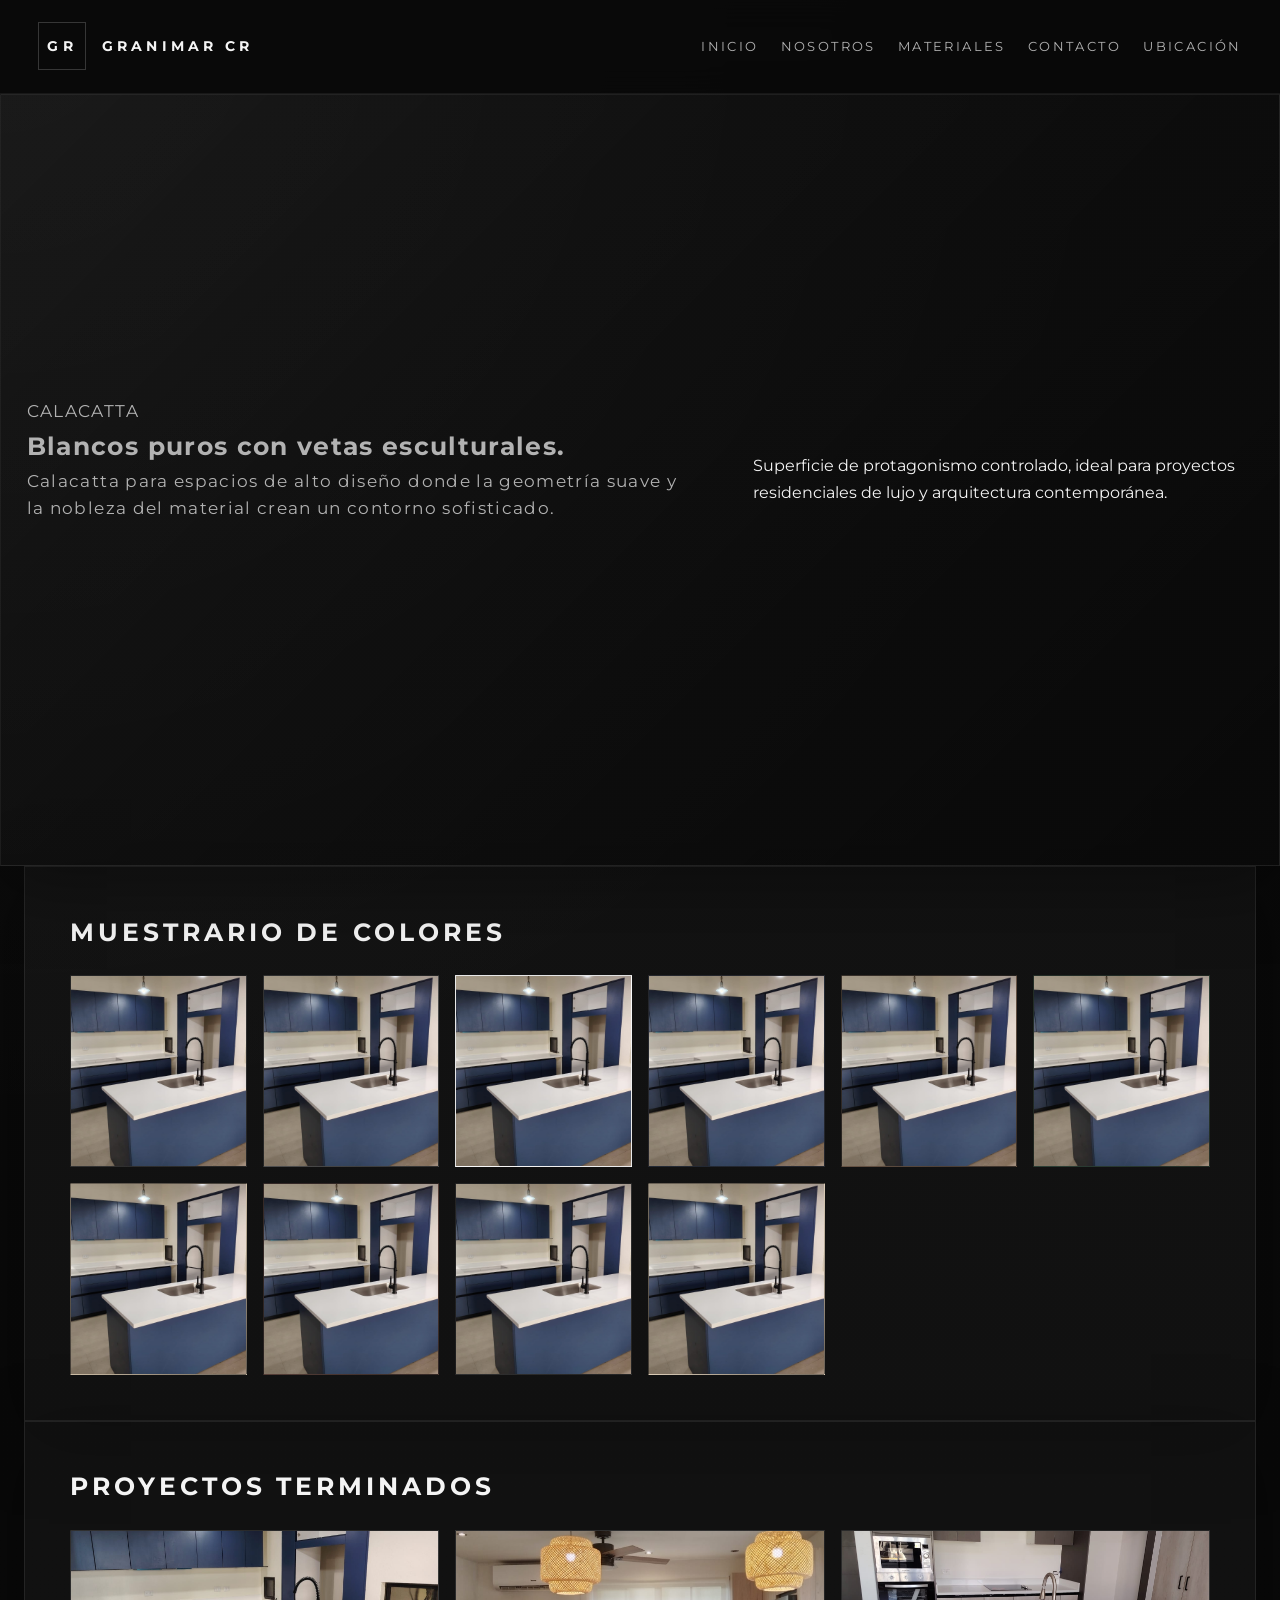
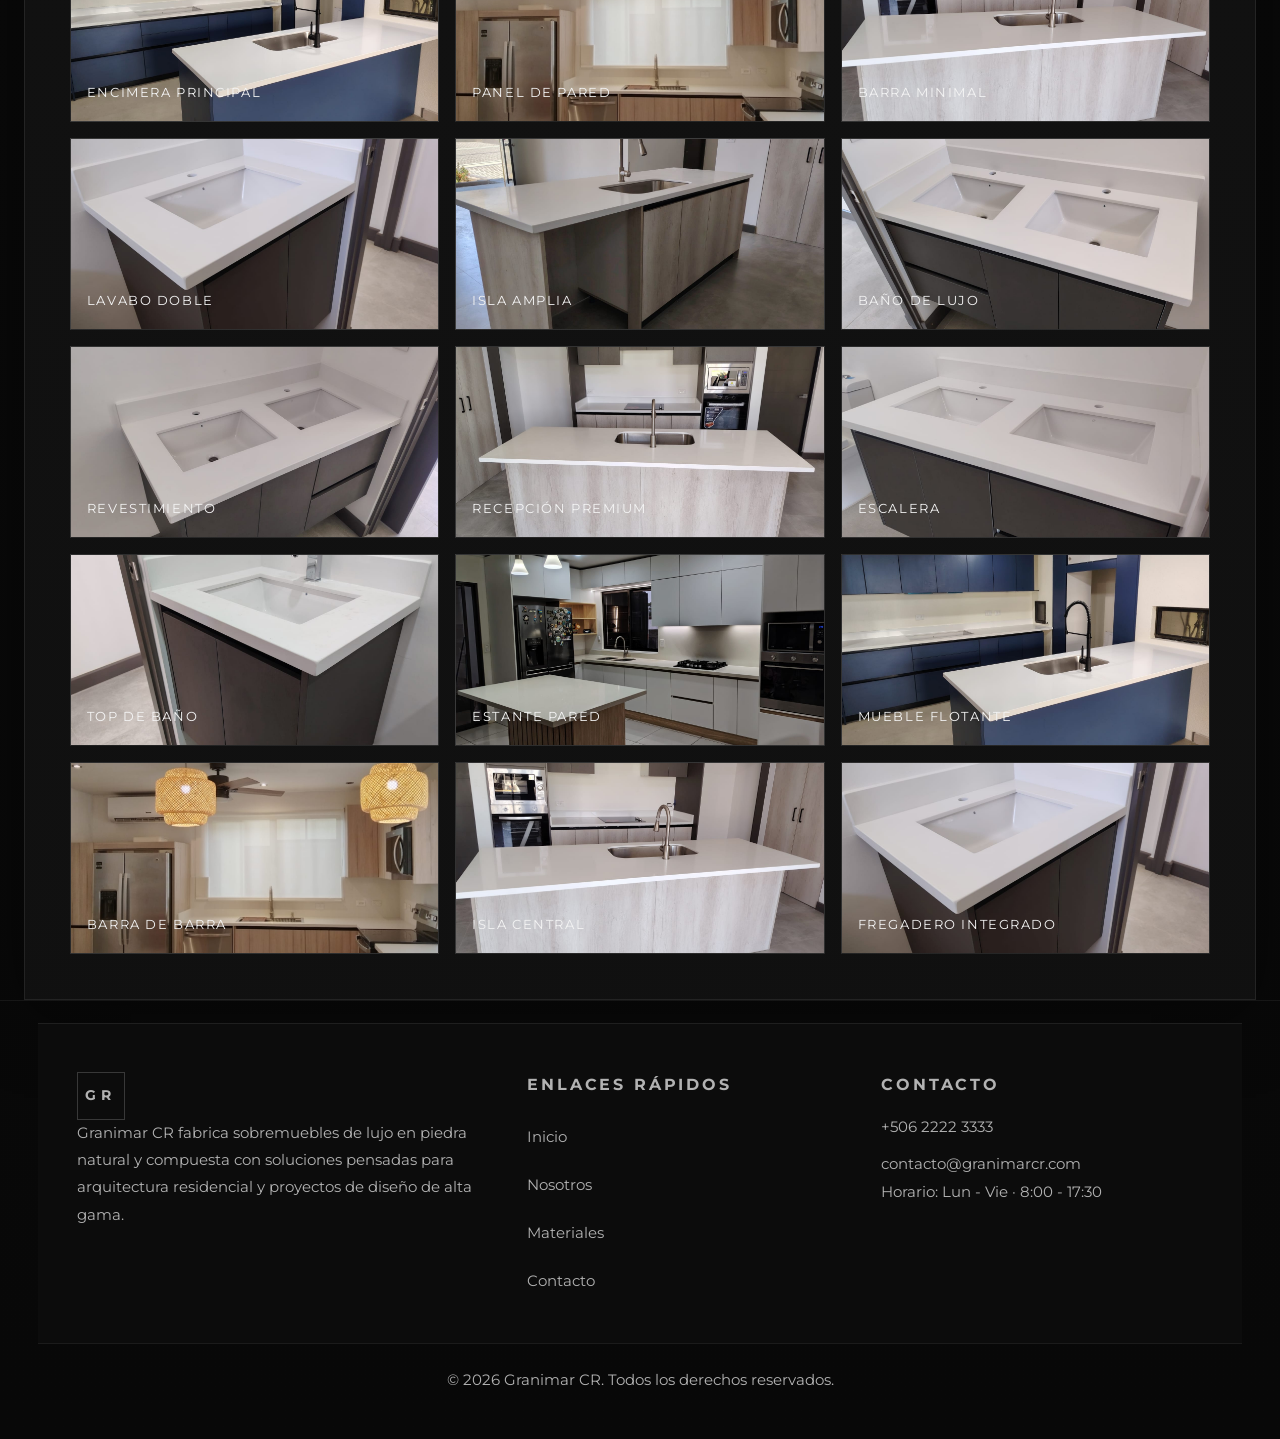
==== commit f9689067: "en teoria funciona el responsive" ====
--- a/calacatta.html
+++ b/calacatta.html
@@ -57,31 +57,50 @@
       <section class="section-panel animate-item">
         <h2>Proyectos Terminados</h2>
         <div class="project-grid">
-          <div class="project-card variant-1"><img src="img/imageninicio.jpeg" alt="" aria-hidden="true" class="project-card-bg" /><p>Encimera principal</p></div>
-          <div class="project-card variant-3"><img src="img/imageninicio.jpeg" alt="" aria-hidden="true" class="project-card-bg" /><p>Panel de pared</p></div>
-          <div class="project-card variant-5"><img src="img/imageninicio.jpeg" alt="" aria-hidden="true" class="project-card-bg" /><p>Barra minimal</p></div>
-          <div class="project-card variant-7"><img src="img/imageninicio.jpeg" alt="" aria-hidden="true" class="project-card-bg" /><p>Lavabo doble</p></div>
-          <div class="project-card variant-2"><img src="img/imageninicio.jpeg" alt="" aria-hidden="true" class="project-card-bg" /><p>Isla amplia</p></div>
-          <div class="project-card variant-4"><img src="img/imageninicio.jpeg" alt="" aria-hidden="true" class="project-card-bg" /><p>Baño de lujo</p></div>
-          <div class="project-card variant-6"><img src="img/imageninicio.jpeg" alt="" aria-hidden="true" class="project-card-bg" /><p>Revestimiento</p></div>
-          <div class="project-card variant-8"><img src="img/imageninicio.jpeg" alt="" aria-hidden="true" class="project-card-bg" /><p>Recepción premium</p></div>
-          <div class="project-card variant-9"><img src="img/imageninicio.jpeg" alt="" aria-hidden="true" class="project-card-bg" /><p>Escalera</p></div>
-          <div class="project-card variant-10"><img src="img/imageninicio.jpeg" alt="" aria-hidden="true" class="project-card-bg" /><p>Top de baño</p></div>
-          <div class="project-card variant-11"><img src="img/imageninicio.jpeg" alt="" aria-hidden="true" class="project-card-bg" /><p>Estante pared</p></div>
-          <div class="project-card variant-12"><img src="img/imageninicio.jpeg" alt="" aria-hidden="true" class="project-card-bg" /><p>Mueble flotante</p></div>
-          <div class="project-card variant-13"><img src="img/imageninicio.jpeg" alt="" aria-hidden="true" class="project-card-bg" /><p>Barra de barra</p></div>
-          <div class="project-card variant-14"><img src="img/imageninicio.jpeg" alt="" aria-hidden="true" class="project-card-bg" /><p>Isla central</p></div>
-          <div class="project-card variant-15"><img src="img/imageninicio.jpeg" alt="" aria-hidden="true" class="project-card-bg" /><p>Fregadero integrado</p></div>
+          <div class="project-card variant-1"><img src="img/Proyectos/1.jpeg" alt="" aria-hidden="true" class="project-card-bg" /><p>Encimera principal</p></div>
+          <div class="project-card variant-3"><img src="img/Proyectos/3.jpeg" alt="" aria-hidden="true" class="project-card-bg" /><p>Panel de pared</p></div>
+          <div class="project-card variant-5"><img src="img/Proyectos/4.jpeg" alt="" aria-hidden="true" class="project-card-bg" /><p>Barra minimal</p></div>
+          <div class="project-card variant-7"><img src="img/Proyectos/5.jpeg" alt="" aria-hidden="true" class="project-card-bg" /><p>Lavabo doble</p></div>
+          <div class="project-card variant-2"><img src="img/Proyectos/6.jpeg" alt="" aria-hidden="true" class="project-card-bg" /><p>Isla amplia</p></div>
+          <div class="project-card variant-4"><img src="img/Proyectos/7.jpeg" alt="" aria-hidden="true" class="project-card-bg" /><p>Baño de lujo</p></div>
+          <div class="project-card variant-6"><img src="img/Proyectos/8.jpeg" alt="" aria-hidden="true" class="project-card-bg" /><p>Revestimiento</p></div>
+          <div class="project-card variant-8"><img src="img/Proyectos/9.jpeg" alt="" aria-hidden="true" class="project-card-bg" /><p>Recepción premium</p></div>
+          <div class="project-card variant-9"><img src="img/Proyectos/10.jpeg" alt="" aria-hidden="true" class="project-card-bg" /><p>Escalera</p></div>
+          <div class="project-card variant-10"><img src="img/Proyectos/11.jpeg" alt="" aria-hidden="true" class="project-card-bg" /><p>Top de baño</p></div>
+          <div class="project-card variant-11"><img src="img/Proyectos/12.jpeg" alt="" aria-hidden="true" class="project-card-bg" /><p>Estante pared</p></div>
+          <div class="project-card variant-12"><img src="img/Proyectos/1.jpeg" alt="" aria-hidden="true" class="project-card-bg" /><p>Mueble flotante</p></div>
+          <div class="project-card variant-13"><img src="img/Proyectos/3.jpeg" alt="" aria-hidden="true" class="project-card-bg" /><p>Barra de barra</p></div>
+          <div class="project-card variant-14"><img src="img/Proyectos/4.jpeg" alt="" aria-hidden="true" class="project-card-bg" /><p>Isla central</p></div>
+          <div class="project-card variant-15"><img src="img/Proyectos/5.jpeg" alt="" aria-hidden="true" class="project-card-bg" /><p>Fregadero integrado</p></div>
         </div>
       </section>
     </main>
 
     <footer class="site-footer">
-      <p>Granimar CR · Fabricación de sobremuebles de lujo · San José, Costa Rica</p>
-      <nav class="footer-nav" aria-label="Navegación de pie de página">
-        <a href="materiales.html">Regresar a materiales</a>
-        <a href="contacto.html">Contacto</a>
-      </nav>
+      <div class="footer-advanced">
+        <div>
+          <span class="brand-mark">GR</span>
+          <p>Granimar CR fabrica sobremuebles de lujo en piedra natural y compuesta con soluciones pensadas para arquitectura residencial y proyectos de diseño de alta gama.</p>
+        </div>
+        <div>
+          <h3>Enlaces rápidos</h3>
+          <ul>
+            <li><a href="index.html">Inicio</a></li>
+            <li><a href="quienessomos.html">Nosotros</a></li>
+            <li><a href="materiales.html">Materiales</a></li>
+            <li><a href="contacto.html">Contacto</a></li>
+          </ul>
+        </div>
+        <div>
+          <h3>Contacto</h3>
+          <p>+506 2222 3333</p>
+          <a href="mailto:contacto@granimarcr.com">contacto@granimarcr.com</a>
+          <p>Horario: Lun - Vie · 8:00 - 17:30</p>
+        </div>
+      </div>
+      <div class="footer-bottom">
+        <p>© 2026 Granimar CR. Todos los derechos reservados.</p>
+      </div>
     </footer>
   </div>
   <script src="scripts/main.js" defer></script>
--- a/styles/global.css
+++ b/styles/global.css
@@ -1075,8 +1075,29 @@
     background: rgba(185,169,127,0.12);
   }
 
-  .hero-page {
+  .hero-page,
+  .hero-landing {
+    min-height: auto;
     padding: 3rem 1.25rem;
+  }
+
+  .hero-content {
+    width: min(100%, 58rem);
+    padding: 3rem 1rem;
+  }
+
+  .hero-support {
+    grid-template-columns: 1fr;
+  }
+
+  .hero-actions {
+    flex-direction: column;
+    align-items: flex-start;
+  }
+
+  .hero-button {
+    width: 100%;
+    max-width: 18rem;
   }
 
   .contact-layout,
@@ -1125,11 +1146,22 @@
   }
 
   .hero-content h1 {
-    font-size: 2.6rem;
+    font-size: clamp(2.1rem, 8vw, 2.8rem);
+    letter-spacing: 0.12em;
+  }
+
+  .hero-copy {
+    font-size: 0.98rem;
   }
 
   .hero-landing {
-    min-height: calc(100vh - 7rem);
+    min-height: auto;
+    padding-block: 3rem 2rem;
+  }
+
+  .materials-preview,
+  .portfolio-grid {
+    grid-template-columns: 1fr;
   }
 
   .section-grid,
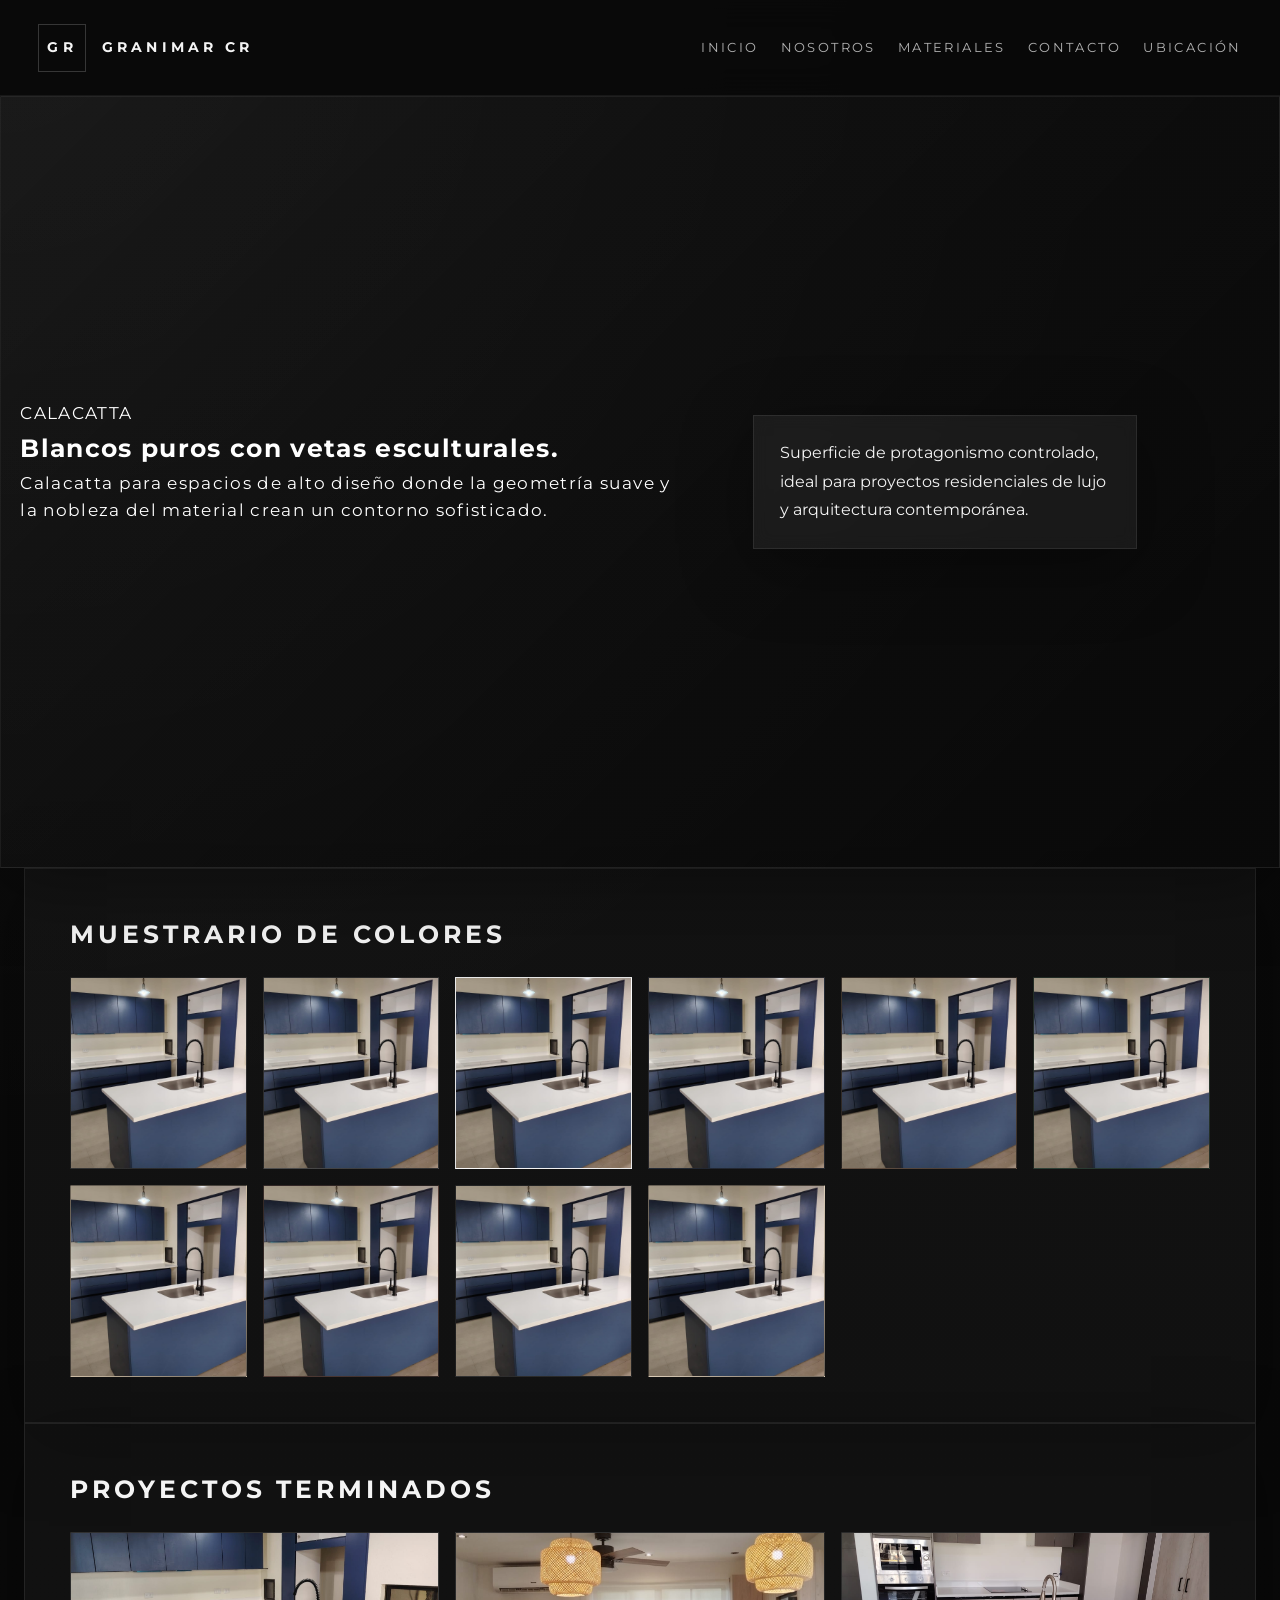
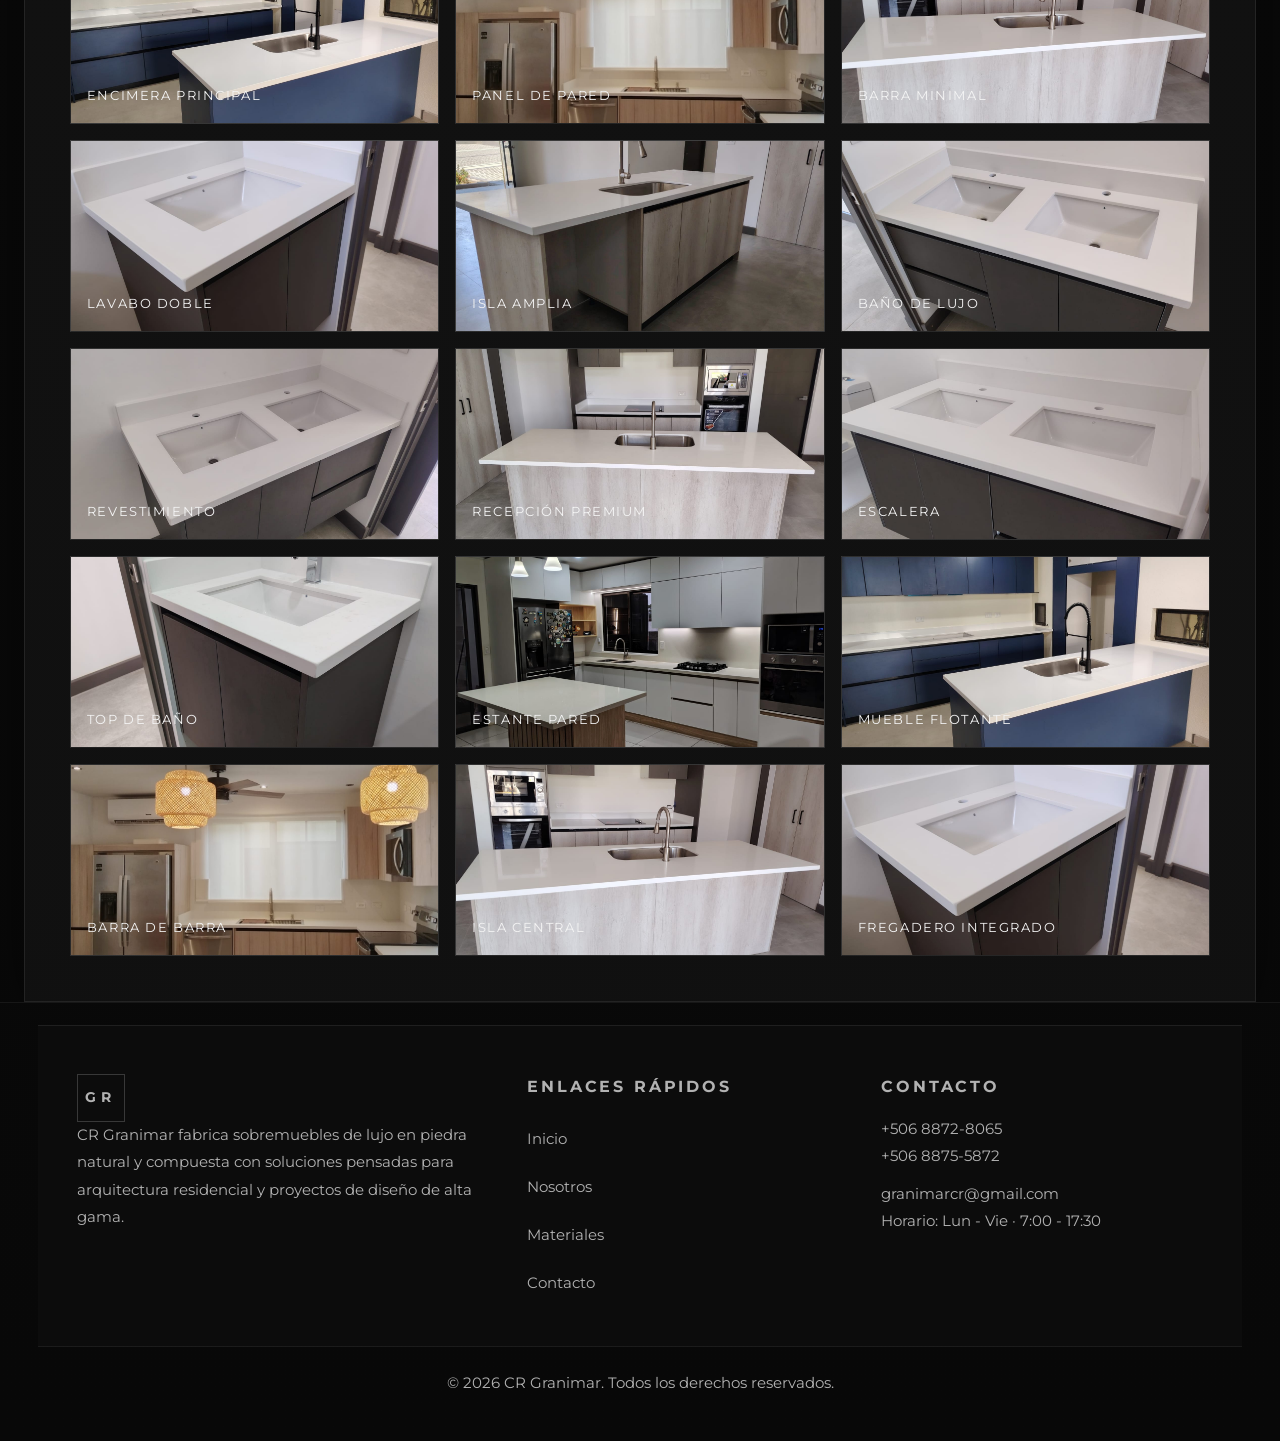
==== commit a25266b9: "R" ====
--- a/calacatta.html
+++ b/calacatta.html
@@ -80,7 +80,7 @@
       <div class="footer-advanced">
         <div>
           <span class="brand-mark">GR</span>
-          <p>Granimar CR fabrica sobremuebles de lujo en piedra natural y compuesta con soluciones pensadas para arquitectura residencial y proyectos de diseño de alta gama.</p>
+          <p>CR Granimar fabrica sobremuebles de lujo en piedra natural y compuesta con soluciones pensadas para arquitectura residencial y proyectos de diseño de alta gama.</p>
         </div>
         <div>
           <h3>Enlaces rápidos</h3>
@@ -93,13 +93,14 @@
         </div>
         <div>
           <h3>Contacto</h3>
-          <p>+506 2222 3333</p>
-          <a href="mailto:contacto@granimarcr.com">contacto@granimarcr.com</a>
-          <p>Horario: Lun - Vie · 8:00 - 17:30</p>
+          <p>+506 8872-8065</p>
+          <p>+506 8875-5872</p>
+          <a href="mailto:contacto@granimarcr.com">granimarcr@gmail.com</a>
+          <p>Horario: Lun - Vie · 7:00 - 17:30</p>
         </div>
       </div>
       <div class="footer-bottom">
-        <p>© 2026 Granimar CR. Todos los derechos reservados.</p>
+        <p>© 2026 CR Granimar. Todos los derechos reservados.</p>
       </div>
     </footer>
   </div>
--- a/styles/global.css
+++ b/styles/global.css
@@ -1,5 +1,6 @@
 :root {
   --bg: #090909;
+  --header-height: 6rem;
   --panel: #111111;
   --surface: #1b1b1b;
   --text: #f4f4f4;
@@ -16,12 +17,21 @@
   padding: 0;
 }
 
+html {
+  font-size: 16px;
+  -webkit-text-size-adjust: 100%;
+  text-size-adjust: 100%;
+}
+
 html, body {
   min-height: 100%;
 }
 
 body {
+  width: 100%;
+  overflow-x: hidden;
   font-family: 'Montserrat', sans-serif;
+  font-size: 16px;
   background: radial-gradient(circle at top left, rgba(255,255,255,0.04), transparent 35%),
               linear-gradient(180deg, #0a0a0a 0%, #080808 100%);
   color: var(--text);
@@ -37,6 +47,12 @@
 img {
   display: block;
   max-width: 100%;
+  height: auto;
+}
+
+.page-shell,
+main {
+  overflow-x: hidden;
 }
 
 a {
@@ -70,6 +86,7 @@
   background: rgba(9, 9, 9, 0.92);
   border-bottom: 1px solid rgba(255,255,255,0.06);
   backdrop-filter: blur(16px);
+  height: var(--header-height);
 }
 
 .brand {
@@ -239,9 +256,12 @@
 .hero-landing,
 .hero-page {
   position: relative;
-  min-height: calc(100vh - 8rem);
-  display: grid;
-  place-items: center;
+  /* hero should fill viewport minus header; prefer dynamic --vh to avoid mobile address-bar issues */
+  min-height: calc((var(--vh, 1vh) * 100) - var(--header-height));
+  /* fallback for browsers without --vh */
+  min-height: calc(100vh - var(--header-height));
+  display: grid;
+  align-items: center;
   overflow: hidden;
 }
 
@@ -263,15 +283,23 @@
 .hero-overlay {
   position: absolute;
   inset: 0;
-  background: linear-gradient(180deg, rgba(9,9,9,0.6) 0%, rgba(9,9,9,0.95) 100%);
+  background: linear-gradient(180deg rgba(145, 145, 145, 0.6) 0%, rgba(255, 255, 255, 0.95) 1000%);
   z-index: 1;
 }
 
+
+.hero-overlay-inicio {
+  position: absolute;
+  inset: 0;
+  background: linear-gradient(180deg, rgba(26, 26, 26, 0.6) 0%, rgba(255, 255, 255, 0.95) 1000%);
+  z-index: 1;
+}
 .hero-content {
   position: relative;
   z-index: 2;
+  width: min(100%, 58rem);
   max-width: 58rem;
-  padding: 4rem 1.5rem;
+  padding: clamp(2.5rem, 6vw, 4rem) 1.5rem;
   animation: revealUp 1.2s ease forwards;
   opacity: 0;
   transform: translateY(35px);
@@ -292,11 +320,12 @@
   letter-spacing: 0.18em;
   text-transform: uppercase;
   margin-bottom: 1.6rem;
+  color: white;
 }
 
 .hero-copy {
   max-width: 42rem;
-  color: var(--muted);
+  color:  white;
   font-size: 1.05rem;
   letter-spacing: 0.08em;
   margin-bottom: 2.4rem;
@@ -404,6 +433,7 @@
   display: grid;
   grid-template-columns: repeat(auto-fit, minmax(12rem, 1fr));
   gap: 1rem;
+  align-items: stretch;
 }
 
 .materials-card {
@@ -411,27 +441,27 @@
   aspect-ratio: 1 / 1;
   min-height: 13rem;
   display: grid;
-  place-items: center;
+  grid-template-rows: minmax(0, 1fr) auto;
   border-radius: 1.15rem;
-  border: 1px solid rgba(255,255,255,0.08);
+  border: 2px solid rgba(255,255,255,0.08);
   background: rgba(255,255,255,0.04);
-  color: var(--text);
+  color: #ffffff;
   text-transform: uppercase;
   letter-spacing: 0.18em;
   font-weight: 700;
+  font-size:1.5rem;
+  text-align: center;
   box-shadow: var(--shadow);
   transition: transform 0.25s ease, border-color 0.25s ease;
   overflow: hidden;
 }
 
 .materials-card-bg {
-  position: absolute;
-  inset: 0;
   width: 100%;
   height: 100%;
   object-fit: cover;
   object-position: center;
-  filter: brightness(0.7);
+  filter: brightness(0.9);
   transform: scale(1);
   z-index: 0;
 }
@@ -441,21 +471,30 @@
   border-color: rgba(185,169,127,0.35);
 }
 
-.materials-card {
-  color: #ffffff;
-}
-
 .materials-card::before {
   content: '';
   position: absolute;
   inset: 0;
-  background: linear-gradient(180deg, rgba(12,12,12,0.45), rgba(9,9,9,0.7));
+  background: linear-gradient(180deg, rgba(12,12,12,0.12), rgba(9,9,9,0.28));
   z-index: 1;
+  pointer-events: none;
 }
 
 .materials-card > * {
   position: relative;
   z-index: 2;
+}
+
+.materials-card-label {
+  display: flex;
+  align-items: center;
+  justify-content: center;
+  min-height: 3.4rem;
+  padding: 0.8rem 0.9rem;
+  background: rgba(8, 8, 8, 0.9);
+  border-top: 1px solid rgba(255,255,255,0.1);
+  line-height: 1.25;
+  color: #ffffff;
 }
 
 .materials-card.granite { background: linear-gradient(135deg, rgba(26,26,26,0.9), rgba(41,41,41,0.95)); }
@@ -483,12 +522,21 @@
   min-height: 14rem;
   border: 1px solid rgba(255,255,255,0.08);
   border-radius: 1rem;
-  padding: 1.5rem;
+  padding: 0;
   position: relative;
   overflow: hidden;
   box-shadow: var(--shadow);
   display: grid;
-  align-items: end;
+  grid-template-rows: minmax(0, 1fr) auto;
+  align-items: stretch;
+}
+
+.portfolio-card img {
+  width: 100%;
+  height: 100%;
+  object-fit: cover;
+  object-position: center;
+  display: block;
 }
 
 .portfolio-card p {
@@ -498,6 +546,9 @@
   color: var(--text);
   text-transform: uppercase;
   letter-spacing: 0.14em;
+  padding: 1rem 1.2rem;
+  background: rgba(8, 8, 8, 0.9);
+  border-top: 1px solid rgba(255,255,255,0.1);
 }
 
 .portfolio-card.variant-1 { background: linear-gradient(135deg, rgba(25,25,25,0.95), rgba(40,40,40,0.96)); }
@@ -625,6 +676,14 @@
 }
 
 .hero-quote {
+  max-width: 24rem;
+  padding: 1.4rem 1.6rem;
+  border: 1px solid rgba(255,255,255,0.08);
+  background: rgba(255,255,255,0.06);
+  backdrop-filter: blur(8px);
+  box-shadow: var(--shadow);
+  color: var(--text);
+  line-height: 1.8;
   animation-delay: 0.28s;
 }
 
@@ -841,13 +900,16 @@
 .map-frame {
   flex: 1;
   display: grid;
-  place-items: center;
   border: 1px solid rgba(255,255,255,0.08);
   background: linear-gradient(145deg, rgba(255,255,255,0.04), rgba(9,9,9,0.92));
-  color: var(--muted);
-  font-size: 1rem;
-  letter-spacing: 0.12em;
-  text-transform: uppercase;
+  overflow: hidden;
+  min-height: 24rem;
+}
+
+.map-frame iframe {
+  width: 100%;
+  height: 100%;
+  border: 0;
 }
 
 .sample-grid,
@@ -1065,6 +1127,7 @@
   .site-header {
     flex-wrap: wrap;
     align-items: center;
+    padding: 1rem clamp(1rem, 3vw, 1.5rem);
   }
 
   .site-header.nav-open {
@@ -1078,12 +1141,21 @@
   .hero-page,
   .hero-landing {
     min-height: auto;
-    padding: 3rem 1.25rem;
+    min-height: calc((var(--vh, 1vh) * 100) - var(--header-height));
+    min-height: calc(100vh - var(--header-height));
+    padding: 5.5rem 1rem 2rem;
+    align-items: start;
   }
 
   .hero-content {
-    width: min(100%, 58rem);
-    padding: 3rem 1rem;
+    width: 100%;
+    max-width: 100%;
+    padding: 0 0 1.25rem;
+  }
+
+  .hero-content h1 {
+    font-size: clamp(2.25rem, 5.3vw, 3.2rem);
+    max-width: 10ch;
   }
 
   .hero-support {
@@ -1100,11 +1172,13 @@
     max-width: 18rem;
   }
 
+  .section-contact,
   .contact-layout,
   .section-categories,
   .detail-grid,
   .project-grid,
-  .category-grid {
+  .category-grid,
+  .footer-advanced {
     grid-template-columns: 1fr;
   }
 
@@ -1114,6 +1188,15 @@
   .map-panel {
     margin: 0 1.25rem 1.5rem;
   }
+
+  .site-footer {
+    padding-inline: 0;
+  }
+
+  .footer-advanced {
+    padding: 2.2rem 1rem;
+    gap: 1.5rem;
+  }
 }
 
 @media (max-width: 720px) {
@@ -1142,24 +1225,39 @@
   }
 
   .hero-content {
-    padding: 2.5rem 1rem;
+    padding: 0 0 1rem;
   }
 
   .hero-content h1 {
-    font-size: clamp(2.1rem, 8vw, 2.8rem);
+    font-size: clamp(2rem, 8vw, 2.7rem);
     letter-spacing: 0.12em;
   }
 
   .hero-copy {
-    font-size: 0.98rem;
+    font-size: 0.95rem;
   }
 
   .hero-landing {
     min-height: auto;
-    padding-block: 3rem 2rem;
-  }
-
-  .materials-preview,
+    min-height: calc((var(--vh, 1vh) * 100) - var(--header-height));
+    min-height: calc(100vh - var(--header-height));
+    padding-block: 5rem 2rem;
+  }
+
+  .materials-preview {
+    grid-template-columns: repeat(2, minmax(0, 1fr));
+  }
+
+  .materials-card {
+    min-height: clamp(10rem, 42vw, 13.5rem);
+  }
+
+  .materials-card-label {
+    min-height: 3rem;
+    font-size: 0.95rem;
+    letter-spacing: 0.14em;
+  }
+
   .portfolio-grid {
     grid-template-columns: 1fr;
   }
@@ -1174,6 +1272,11 @@
   .section-contact {
     grid-template-columns: 1fr;
   }
+
+  .section-heading,
+  .section-note {
+    max-width: 100%;
+  }
 }
 
 @keyframes revealUp {
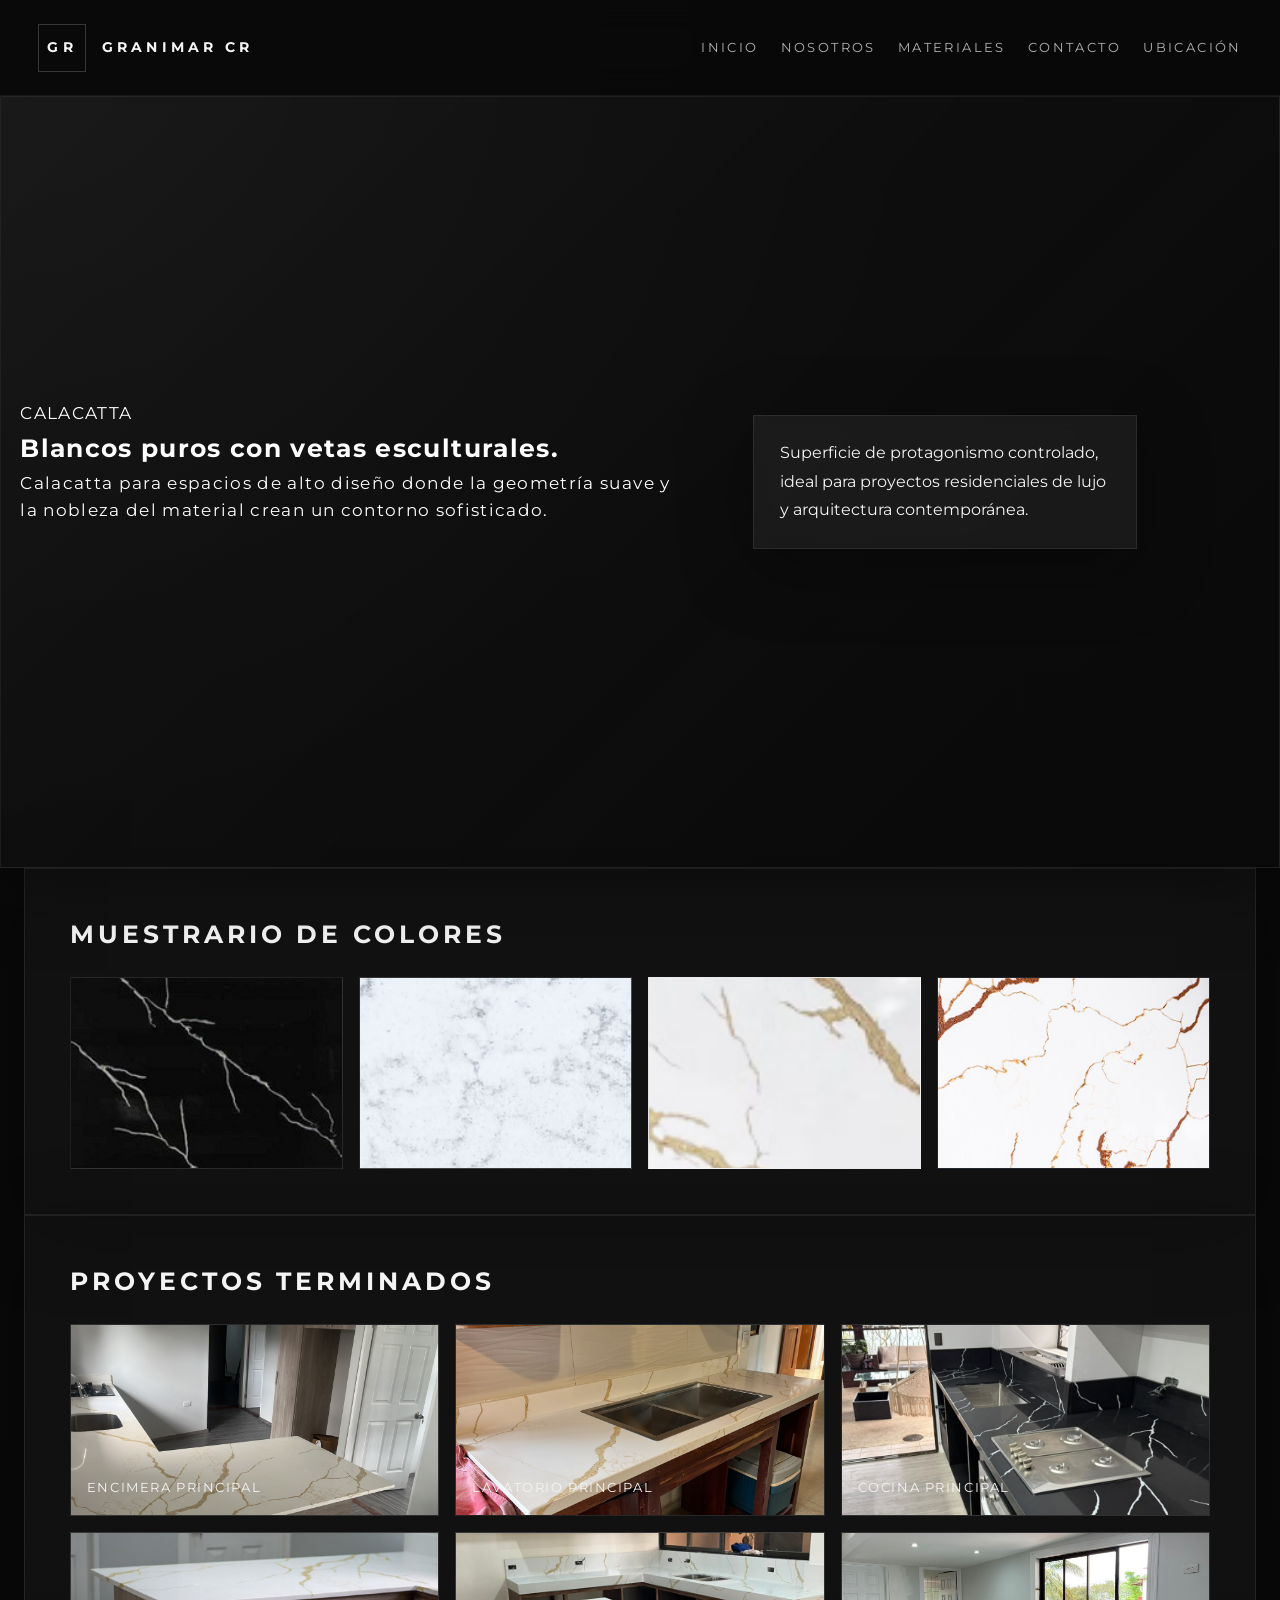
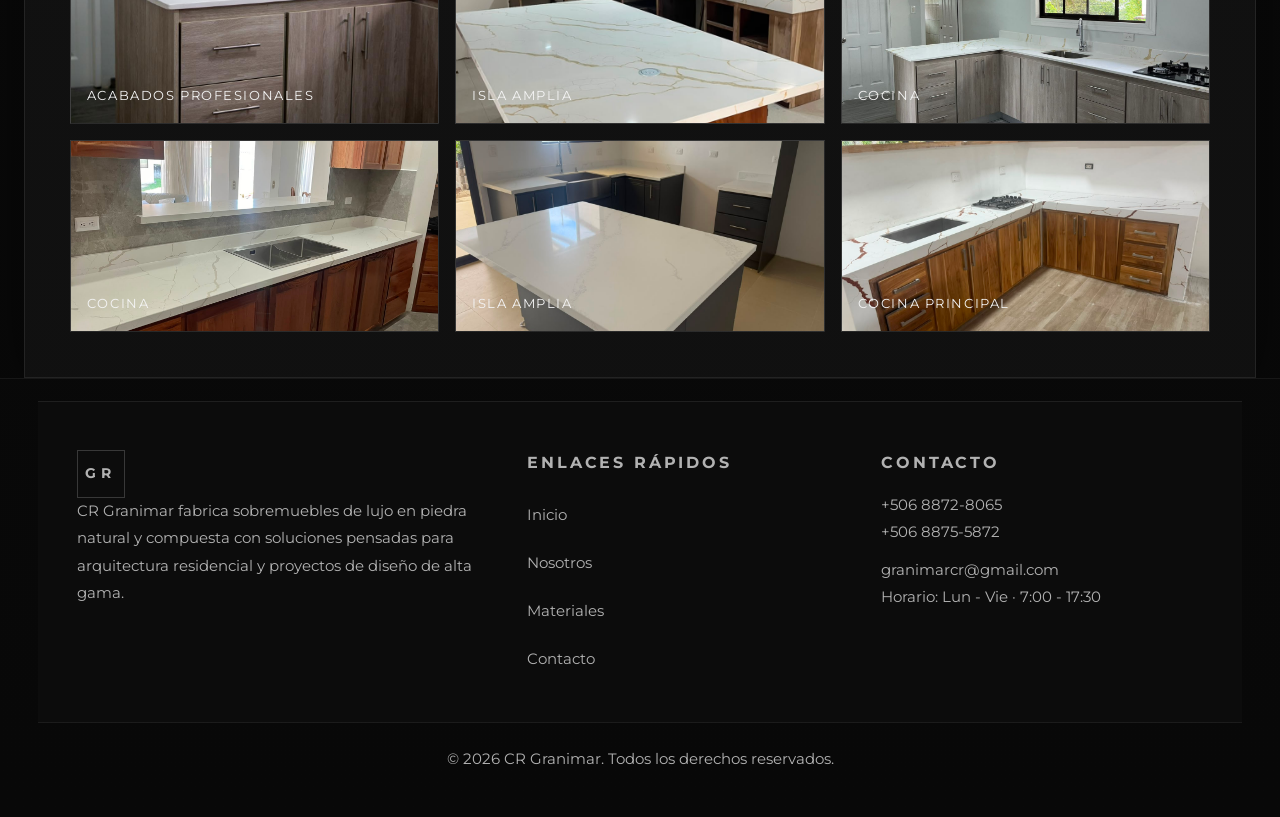
==== commit 8e893dd3: "Erre" ====
--- a/calacatta.html
+++ b/calacatta.html
@@ -41,39 +41,27 @@
       <section class="section-panel animate-item">
         <h2>Muestrario de Colores</h2>
         <div class="sample-grid">
-          <div class="sample-card" data-name="Blanco Calacatta"><img src="img/imageninicio.jpeg" alt="" aria-hidden="true" class="sample-card-bg" /><span></span></div>
-          <div class="sample-card" data-name="Veta Gris"><img src="img/imageninicio.jpeg" alt="" aria-hidden="true" class="sample-card-bg" /><span></span></div>
-          <div class="sample-card" data-name="Veta Dorada"><img src="img/imageninicio.jpeg" alt="" aria-hidden="true" class="sample-card-bg" /><span></span></div>
-          <div class="sample-card" data-name="Blanco Puro"><img src="img/imageninicio.jpeg" alt="" aria-hidden="true" class="sample-card-bg" /><span></span></div>
-          <div class="sample-card" data-name="Tono Perla"><img src="img/imageninicio.jpeg" alt="" aria-hidden="true" class="sample-card-bg" /><span></span></div>
-          <div class="sample-card" data-name="Grafito Sutil"><img src="img/imageninicio.jpeg" alt="" aria-hidden="true" class="sample-card-bg" /><span></span></div>
-          <div class="sample-card" data-name="Blanco Néctar"><img src="img/imageninicio.jpeg" alt="" aria-hidden="true" class="sample-card-bg" /><span></span></div>
-          <div class="sample-card" data-name="Crema Fino"><img src="img/imageninicio.jpeg" alt="" aria-hidden="true" class="sample-card-bg" /><span></span></div>
-          <div class="sample-card" data-name="Marfil Vena"><img src="img/imageninicio.jpeg" alt="" aria-hidden="true" class="sample-card-bg" /><span></span></div>
-          <div class="sample-card" data-name="Arena Cristal"><img src="img/imageninicio.jpeg" alt="" aria-hidden="true" class="sample-card-bg" /><span></span></div>
+          <div class="sample-card" data-name="Negro Marquina"><img src="img/calacatta/negromarquina.webp" alt="" aria-hidden="true" class="sample-card-bg" /><span></span></div>
+          <div class="sample-card" data-name="Carrara"><img src="img/calacatta/carrara.png" alt="" aria-hidden="true" class="sample-card-bg" /><span></span></div>
+          <div class="sample-card" data-name="Veta Dorada"><img src="img/calacatta/gold.webp" alt="" aria-hidden="true" class="sample-card-bg" /><span></span></div>
+          <div class="sample-card" data-name="Calacatta Rojizo"><img src="img/calacatta/calarojo.webp" alt="" aria-hidden="true" class="sample-card-bg" /><span></span></div>
+ 
         </div>
       </section>
 
       <section class="section-panel animate-item">
         <h2>Proyectos Terminados</h2>
         <div class="project-grid">
-          <div class="project-card variant-1"><img src="img/Proyectos/1.jpeg" alt="" aria-hidden="true" class="project-card-bg" /><p>Encimera principal</p></div>
-          <div class="project-card variant-3"><img src="img/Proyectos/3.jpeg" alt="" aria-hidden="true" class="project-card-bg" /><p>Panel de pared</p></div>
-          <div class="project-card variant-5"><img src="img/Proyectos/4.jpeg" alt="" aria-hidden="true" class="project-card-bg" /><p>Barra minimal</p></div>
-          <div class="project-card variant-7"><img src="img/Proyectos/5.jpeg" alt="" aria-hidden="true" class="project-card-bg" /><p>Lavabo doble</p></div>
-          <div class="project-card variant-2"><img src="img/Proyectos/6.jpeg" alt="" aria-hidden="true" class="project-card-bg" /><p>Isla amplia</p></div>
-          <div class="project-card variant-4"><img src="img/Proyectos/7.jpeg" alt="" aria-hidden="true" class="project-card-bg" /><p>Baño de lujo</p></div>
-          <div class="project-card variant-6"><img src="img/Proyectos/8.jpeg" alt="" aria-hidden="true" class="project-card-bg" /><p>Revestimiento</p></div>
-          <div class="project-card variant-8"><img src="img/Proyectos/9.jpeg" alt="" aria-hidden="true" class="project-card-bg" /><p>Recepción premium</p></div>
-          <div class="project-card variant-9"><img src="img/Proyectos/10.jpeg" alt="" aria-hidden="true" class="project-card-bg" /><p>Escalera</p></div>
-          <div class="project-card variant-10"><img src="img/Proyectos/11.jpeg" alt="" aria-hidden="true" class="project-card-bg" /><p>Top de baño</p></div>
-          <div class="project-card variant-11"><img src="img/Proyectos/12.jpeg" alt="" aria-hidden="true" class="project-card-bg" /><p>Estante pared</p></div>
-          <div class="project-card variant-12"><img src="img/Proyectos/1.jpeg" alt="" aria-hidden="true" class="project-card-bg" /><p>Mueble flotante</p></div>
-          <div class="project-card variant-13"><img src="img/Proyectos/3.jpeg" alt="" aria-hidden="true" class="project-card-bg" /><p>Barra de barra</p></div>
-          <div class="project-card variant-14"><img src="img/Proyectos/4.jpeg" alt="" aria-hidden="true" class="project-card-bg" /><p>Isla central</p></div>
-          <div class="project-card variant-15"><img src="img/Proyectos/5.jpeg" alt="" aria-hidden="true" class="project-card-bg" /><p>Fregadero integrado</p></div>
-        </div>
-      </section>
+          <div class="project-card variant-1"><img src="proyectos/calacatta1.jpeg" alt="" aria-hidden="true" class="project-card-bg" /><p>Encimera principal</p></div>
+          <div class="project-card variant-3"><img src="proyectos/calacatta2.jpeg" alt="" aria-hidden="true" class="project-card-bg" /><p>Lavatorio principal</p></div>
+          <div class="project-card variant-5"><img src="proyectos/calacatta5.jpeg" alt="" aria-hidden="true" class="project-card-bg" /><p>Cocina principal</p></div>
+          <div class="project-card variant-7"><img src="proyectos/calacatta3.jpeg" alt="" aria-hidden="true" class="project-card-bg" /><p>Acabados profesionales</p></div>
+          <div class="project-card variant-2"><img src="proyectos/calacatta6.jpeg" alt="" aria-hidden="true" class="project-card-bg" /><p>Isla amplia</p></div>
+          <div class="project-card variant-4"><img src="proyectos/calacatta4.jpeg" alt="" aria-hidden="true" class="project-card-bg" /><p>Cocina</p></div>
+           <div class="project-card variant-4"><img src="proyectos/calacatta7.jpeg" alt="" aria-hidden="true" class="project-card-bg" /><p>Cocina</p></div>
+           <div class="project-card variant-4"><img src="proyectos/calacatta8.jpeg" alt="" aria-hidden="true" class="project-card-bg" /><p>Isla Amplia</p></div>
+            <div class="project-card variant-4"><img src="proyectos/calacatta9.jpeg" alt="" aria-hidden="true" class="project-card-bg" /><p>Cocina Principal</p></div>
+          </section>
     </main>
 
     <footer class="site-footer">
--- a/styles/global.css
+++ b/styles/global.css
@@ -127,7 +127,8 @@
   text-indent: -9999px;
   overflow: hidden;
   cursor: pointer;
-  transition: background 0.25s ease, transform 0.25s ease;
+  border-radius: 999px;
+  transition: background 0.25s ease, transform 0.25s ease, border-color 0.25s ease;
 }
 
 .nav-toggle::before,
@@ -140,7 +141,8 @@
   height: 2px;
   background: var(--text);
   border-radius: 1px;
-  transition: transform 0.25s ease, opacity 0.25s ease;
+  transition: transform 0.28s cubic-bezier(0.2, 0.8, 0.2, 1), opacity 0.2s ease;
+  transform-origin: center;
 }
 
 .nav-toggle::before {
@@ -160,16 +162,24 @@
   transform: translateY(-1px);
 }
 
+.site-header.nav-open .nav-toggle {
+  border-color: rgba(185,169,127,0.35);
+  background: rgba(185,169,127,0.12);
+}
+
 .site-header.nav-open .nav-toggle::before {
-  transform: translateY(7px) rotate(45deg);
+  top: 50%;
+  transform: translateY(-50%) rotate(45deg);
 }
 
 .site-header.nav-open .nav-toggle span {
   opacity: 0;
+  transform: scaleX(0.2);
 }
 
 .site-header.nav-open .nav-toggle::after {
-  transform: translateY(-7px) rotate(-45deg);
+  top: 50%;
+  transform: translateY(-50%) rotate(-45deg);
 }
 
 .main-nav,
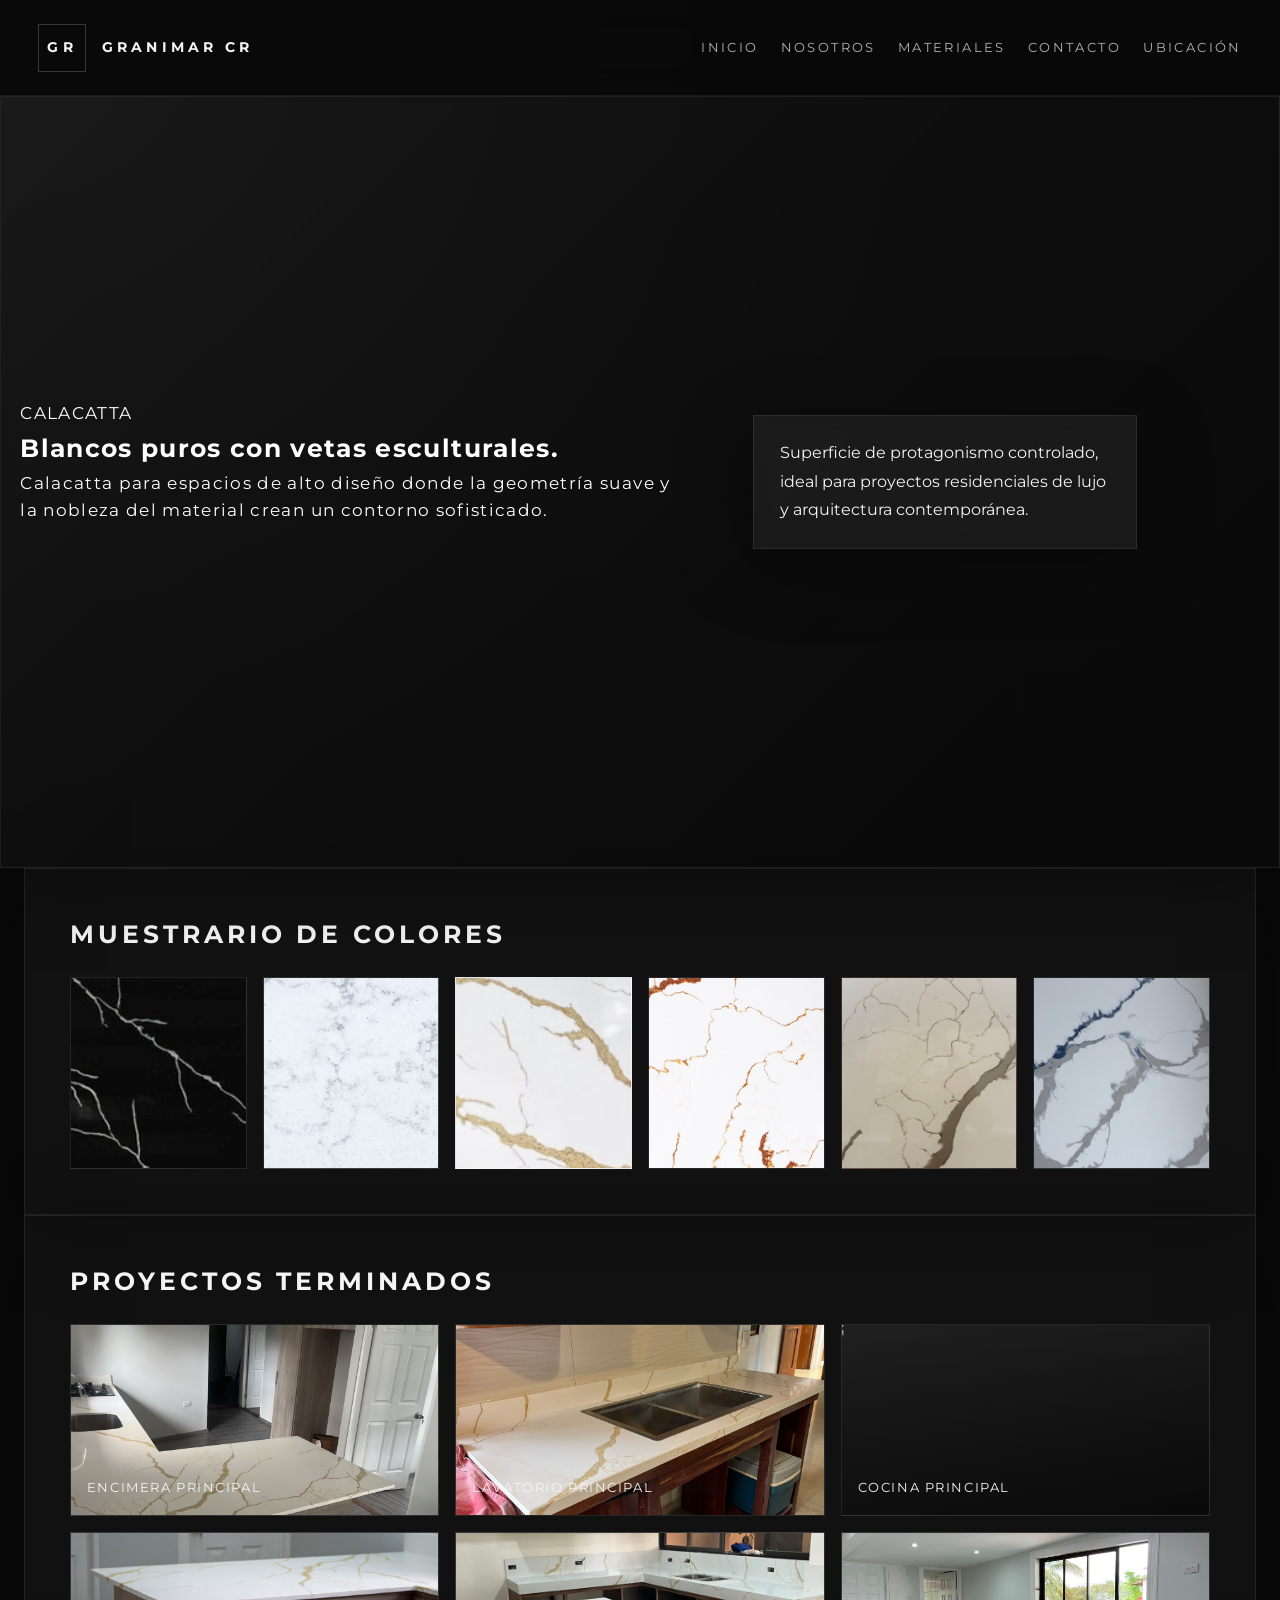
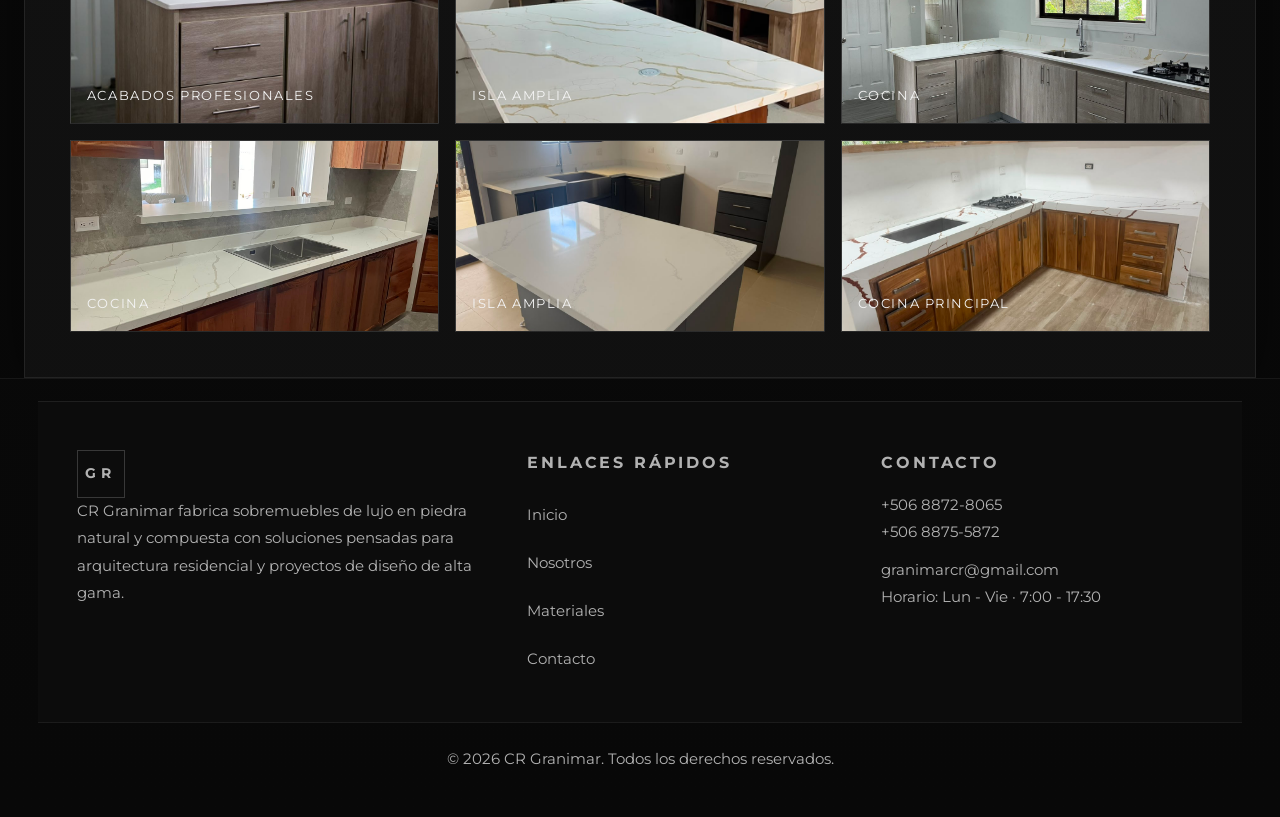
==== commit 15fd620c: "r" ====
--- a/calacatta.html
+++ b/calacatta.html
@@ -45,6 +45,9 @@
           <div class="sample-card" data-name="Carrara"><img src="img/calacatta/carrara.png" alt="" aria-hidden="true" class="sample-card-bg" /><span></span></div>
           <div class="sample-card" data-name="Veta Dorada"><img src="img/calacatta/gold.webp" alt="" aria-hidden="true" class="sample-card-bg" /><span></span></div>
           <div class="sample-card" data-name="Calacatta Rojizo"><img src="img/calacatta/calarojo.webp" alt="" aria-hidden="true" class="sample-card-bg" /><span></span></div>
+          <div class="sample-card" data-name="Calacatta Gris"><img src="img/calacatta/calagris.JPEG" alt="" aria-hidden="true" class="sample-card-bg" /><span></span></div>
+          <div class="sample-card" data-name="Calacatta Gris"><img src="img/calacatta/calacaazul.JPEG" alt="" aria-hidden="true" class="sample-card-bg" /><span></span></div>
+
  
         </div>
       </section>
@@ -54,7 +57,8 @@
         <div class="project-grid">
           <div class="project-card variant-1"><img src="proyectos/calacatta1.jpeg" alt="" aria-hidden="true" class="project-card-bg" /><p>Encimera principal</p></div>
           <div class="project-card variant-3"><img src="proyectos/calacatta2.jpeg" alt="" aria-hidden="true" class="project-card-bg" /><p>Lavatorio principal</p></div>
-          <div class="project-card variant-5"><img src="proyectos/calacatta5.jpeg" alt="" aria-hidden="true" class="project-card-bg" /><p>Cocina principal</p></div>
+          <div class="project-card variant-5"><img src="proyectos/calacattaazul.jpeg" alt="" aria-hidden="true" class="project-card-bg" /><p>Cocina principal</p></div>
+
           <div class="project-card variant-7"><img src="proyectos/calacatta3.jpeg" alt="" aria-hidden="true" class="project-card-bg" /><p>Acabados profesionales</p></div>
           <div class="project-card variant-2"><img src="proyectos/calacatta6.jpeg" alt="" aria-hidden="true" class="project-card-bg" /><p>Isla amplia</p></div>
           <div class="project-card variant-4"><img src="proyectos/calacatta4.jpeg" alt="" aria-hidden="true" class="project-card-bg" /><p>Cocina</p></div>
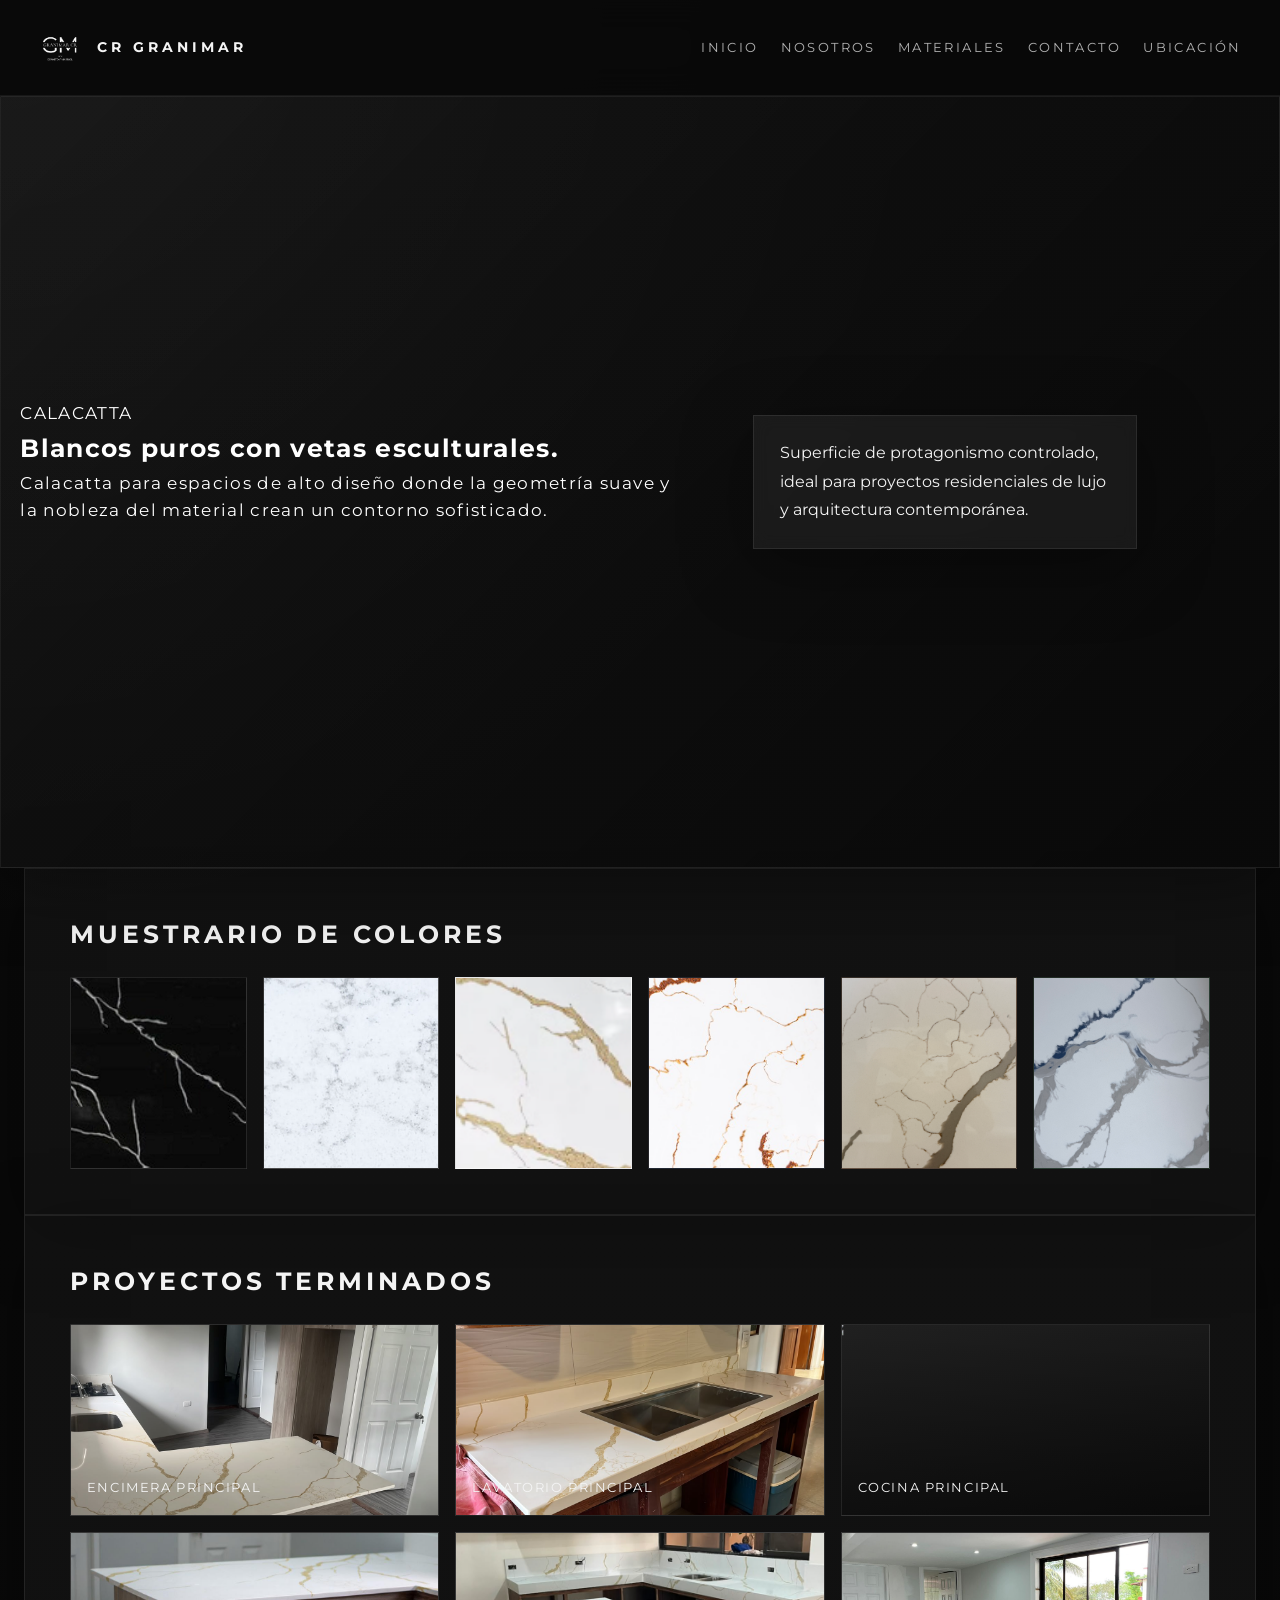
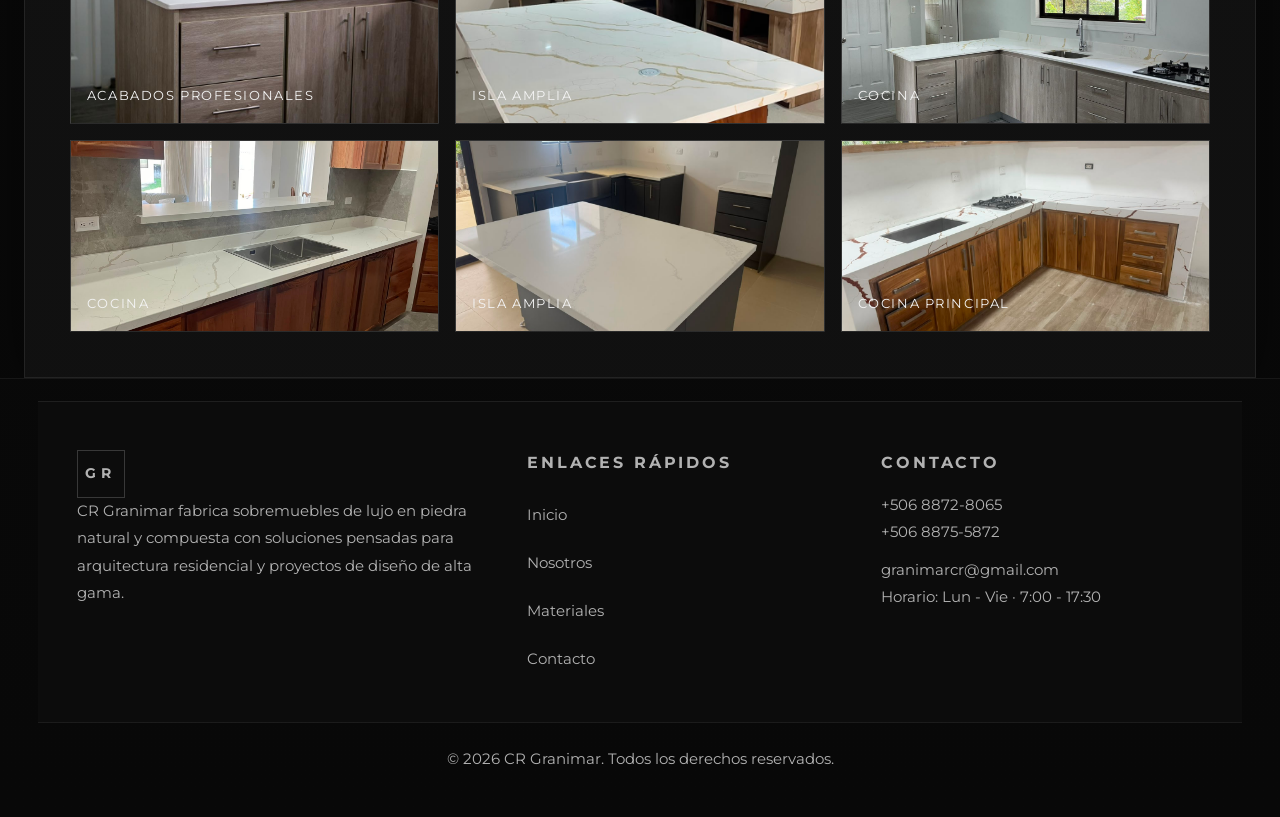
==== commit 3424b2ae: "Mejora de SEO Full" ====
--- a/calacatta.html
+++ b/calacatta.html
@@ -2,8 +2,43 @@
 <html lang="es">
 <head>
   <meta charset="UTF-8" />
-  <meta name="viewport" content="width=device-width, initial-scale=1.0" />
-  <title>Calacatta | Granimar CR</title>
+  <meta name="viewport" content="width=device-width, initial-scale=1.0, maximum-scale=1.0, viewport-fit=cover" />
+  <title>Piedra Calacatta de Lujo en Costa Rica | CR Granimar</title>
+  
+  <link rel="icon" href="./logoprincipal.png" type="image/png" />
+  
+  <meta name="description" content="Estética exclusiva con veteados imponentes estilo Calacatta. Sobres de cuarzo y porcelánico Calacatta en Costa Rica para proyectos residenciales de lujo." />
+  <meta name="keywords" content="calacatta costa rica, cuarzo calacatta, porcelanico calacatta, sobres calacatta, calacatta negro marquina, cubiertas calacatta" />
+  <meta name="robots" content="index, follow, max-snippet:-1, max-image-preview:large, max-video-preview:-1" />
+  
+  <link rel="canonical" href="https://www.crgranimar.com/calacatta.html" />
+  
+  <meta property="og:title" content="Piedra Calacatta de Lujo en Costa Rica | CR Granimar" />
+  <meta property="og:description" content="La máxima expresión del diseño interior. Sobres con veteados artísticos únicos Calacatta de alta gama." />
+  <meta property="og:type" content="website" />
+  <meta property="og:url" content="https://www.crgranimar.com/calacatta.html" />
+  <meta property="og:image" content="https://www.crgranimar.com/img/imageninicio.jpeg" />
+  
+  <script type="application/ld+json">
+    {
+      "@context": "https://schema.org",
+      "@type": "Organization",
+      "name": "CR Granimar",
+      "url": "https://www.crgranimar.com",
+      "logo": "https://www.crgranimar.com/logoprincipal.png",
+      "description": "Especialistas en cuarzo, granito, sobres de cuarzo y corte CNC en Costa Rica.",
+      "areaServed": "Costa Rica",
+      "telephone": "+506 8872-8065",
+      "contactPoint": {
+        "@type": "ContactPoint",
+        "telephone": "+506 6360-8643",
+        "contactType": "sales",
+        "areaServed": "CR",
+        "availableLanguage": "Spanish"
+      }
+    }
+  </script>
+  
   <link rel="preconnect" href="https://fonts.googleapis.com" />
   <link rel="preconnect" href="https://fonts.gstatic.com" crossorigin />
   <link href="https://fonts.googleapis.com/css2?family=Montserrat:wght@400;500;600;700;800&display=swap" rel="stylesheet" />
@@ -13,14 +48,14 @@
   <div class="page-shell">
     <header class="site-header">
       <div class="brand">
-        <span class="brand-mark">GR</span>
-        <span class="brand-name">Granimar CR</span>
+        <img src="./logoprincipal.png" alt="Logotipo de CR Granimar" class="brand-logo" style="height: 40px; width: auto; object-fit: contain;" />
+        <span class="brand-name">CR Granimar</span>
       </div>
       <button class="nav-toggle" aria-label="Abrir menú" aria-expanded="false"><span></span></button>
       <nav class="main-nav" aria-label="Navegación principal">
         <a href="index.html">Inicio</a>
         <a href="quienessomos.html">Nosotros</a>
-        <a href="materiales.html">Materiales</a>
+        <a href="materiales.html" class="active" aria-current="page">Materiales</a>
         <a href="contacto.html">Contacto</a>
         <a href="ubicacion.html">Ubicación</a>
       </nav>
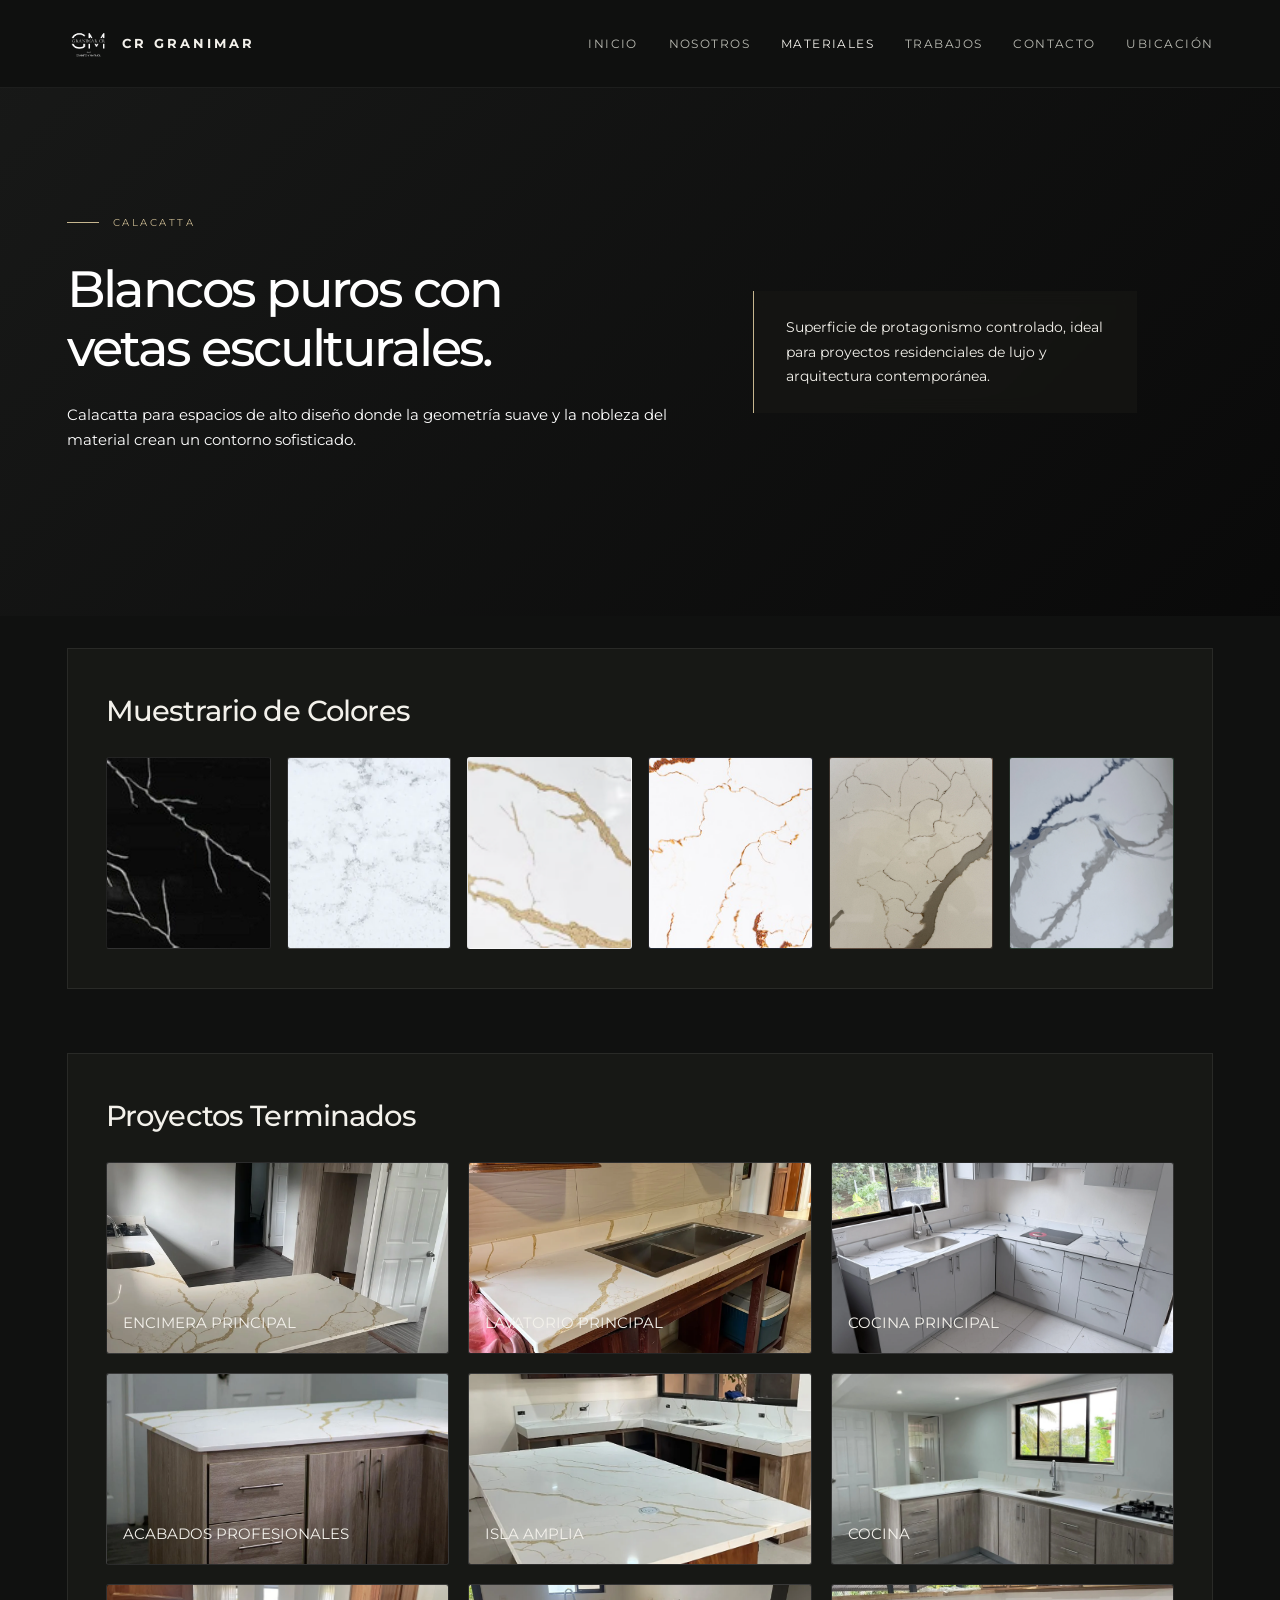
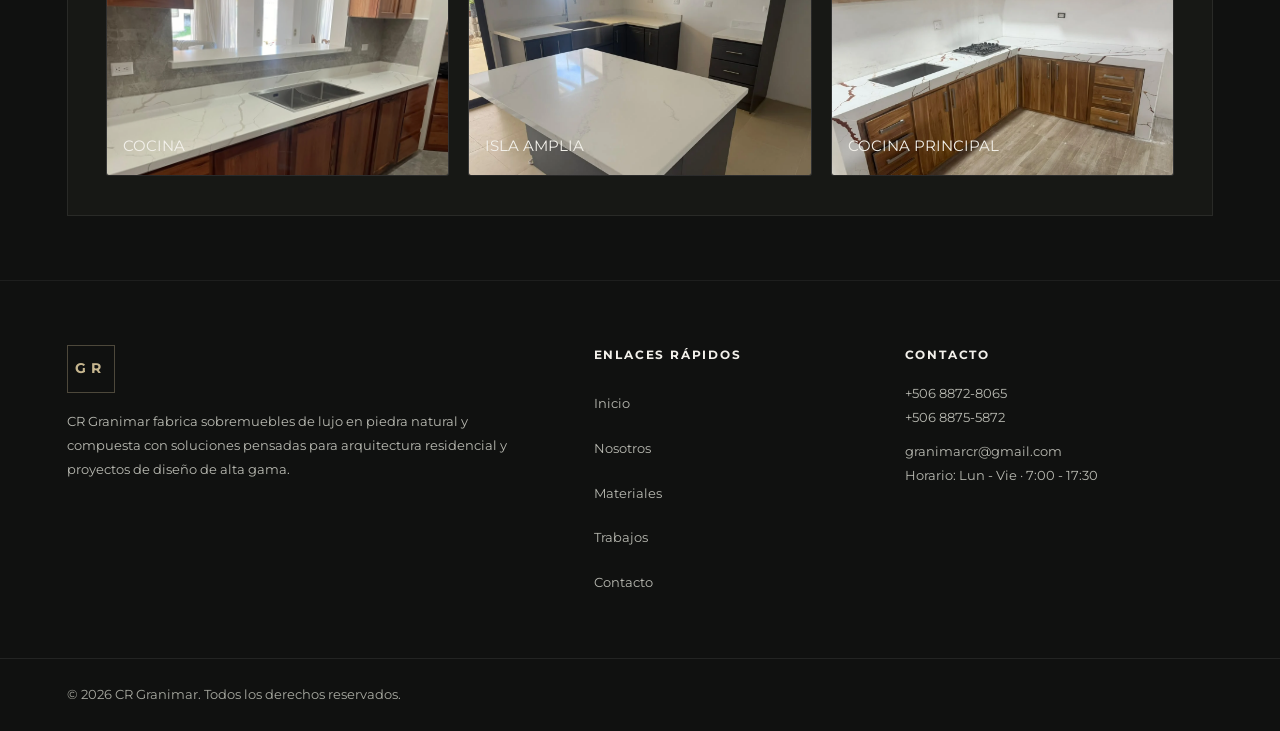
==== commit c2413f62: "actualizacion" ====
--- a/calacatta.html
+++ b/calacatta.html
@@ -48,7 +48,7 @@
   <div class="page-shell">
     <header class="site-header">
       <div class="brand">
-        <img src="./logoprincipal.png" alt="Logotipo de CR Granimar" class="brand-logo" style="height: 40px; width: auto; object-fit: contain;" />
+        <img src="./logoprincipal.webp" alt="Logotipo de CR Granimar" class="brand-logo" style="height: 40px; width: auto; object-fit: contain;" decoding="async" />
         <span class="brand-name">CR Granimar</span>
       </div>
       <button class="nav-toggle" aria-label="Abrir menú" aria-expanded="false"><span></span></button>
@@ -56,6 +56,7 @@
         <a href="index.html">Inicio</a>
         <a href="quienessomos.html">Nosotros</a>
         <a href="materiales.html" class="active" aria-current="page">Materiales</a>
+    <a href="trabajos.html">Trabajos</a>
         <a href="contacto.html">Contacto</a>
         <a href="ubicacion.html">Ubicación</a>
       </nav>
@@ -76,12 +77,12 @@
       <section class="section-panel animate-item">
         <h2>Muestrario de Colores</h2>
         <div class="sample-grid">
-          <div class="sample-card" data-name="Negro Marquina"><img src="img/calacatta/negromarquina.webp" alt="" aria-hidden="true" class="sample-card-bg" /><span></span></div>
-          <div class="sample-card" data-name="Carrara"><img src="img/calacatta/carrara.png" alt="" aria-hidden="true" class="sample-card-bg" /><span></span></div>
-          <div class="sample-card" data-name="Veta Dorada"><img src="img/calacatta/gold.webp" alt="" aria-hidden="true" class="sample-card-bg" /><span></span></div>
-          <div class="sample-card" data-name="Calacatta Rojizo"><img src="img/calacatta/calarojo.webp" alt="" aria-hidden="true" class="sample-card-bg" /><span></span></div>
-          <div class="sample-card" data-name="Calacatta Gris"><img src="img/calacatta/calagris.JPEG" alt="" aria-hidden="true" class="sample-card-bg" /><span></span></div>
-          <div class="sample-card" data-name="Calacatta Gris"><img src="img/calacatta/calacaazul.JPEG" alt="" aria-hidden="true" class="sample-card-bg" /><span></span></div>
+          <div class="sample-card" data-name="Negro Marquina"><img src="img/calacatta/negromarquina.webp" alt="" aria-hidden="true" class="sample-card-bg" decoding="async" loading="lazy" /><span></span></div>
+          <div class="sample-card" data-name="Carrara"><img src="img/calacatta/carrara.webp" alt="" aria-hidden="true" class="sample-card-bg" decoding="async" loading="lazy" /><span></span></div>
+          <div class="sample-card" data-name="Veta Dorada"><img src="img/calacatta/gold.webp" alt="" aria-hidden="true" class="sample-card-bg" decoding="async" loading="lazy" /><span></span></div>
+          <div class="sample-card" data-name="Calacatta Rojizo"><img src="img/calacatta/calarojo.webp" alt="" aria-hidden="true" class="sample-card-bg" decoding="async" loading="lazy" /><span></span></div>
+          <div class="sample-card" data-name="Calacatta Gris"><img src="img/calacatta/calagris.webp" alt="" aria-hidden="true" class="sample-card-bg" decoding="async" loading="lazy" /><span></span></div>
+          <div class="sample-card" data-name="Calacatta Gris"><img src="img/calacatta/calacaazul.webp" alt="" aria-hidden="true" class="sample-card-bg" decoding="async" loading="lazy" /><span></span></div>
 
  
         </div>
@@ -90,16 +91,16 @@
       <section class="section-panel animate-item">
         <h2>Proyectos Terminados</h2>
         <div class="project-grid">
-          <div class="project-card variant-1"><img src="proyectos/calacatta1.jpeg" alt="" aria-hidden="true" class="project-card-bg" /><p>Encimera principal</p></div>
-          <div class="project-card variant-3"><img src="proyectos/calacatta2.jpeg" alt="" aria-hidden="true" class="project-card-bg" /><p>Lavatorio principal</p></div>
-          <div class="project-card variant-5"><img src="proyectos/calacattaazul.jpeg" alt="" aria-hidden="true" class="project-card-bg" /><p>Cocina principal</p></div>
+          <div class="project-card variant-1"><img src="proyectos/calacatta1.webp" alt="" aria-hidden="true" class="project-card-bg" decoding="async" loading="lazy" /><p>Encimera principal</p></div>
+          <div class="project-card variant-3"><img src="proyectos/calacatta2.webp" alt="" aria-hidden="true" class="project-card-bg" decoding="async" loading="lazy" /><p>Lavatorio principal</p></div>
+          <div class="project-card variant-5"><img src="proyectos/calacattaazul.webp" alt="" aria-hidden="true" class="project-card-bg" decoding="async" loading="lazy" /><p>Cocina principal</p></div>
 
-          <div class="project-card variant-7"><img src="proyectos/calacatta3.jpeg" alt="" aria-hidden="true" class="project-card-bg" /><p>Acabados profesionales</p></div>
-          <div class="project-card variant-2"><img src="proyectos/calacatta6.jpeg" alt="" aria-hidden="true" class="project-card-bg" /><p>Isla amplia</p></div>
-          <div class="project-card variant-4"><img src="proyectos/calacatta4.jpeg" alt="" aria-hidden="true" class="project-card-bg" /><p>Cocina</p></div>
-           <div class="project-card variant-4"><img src="proyectos/calacatta7.jpeg" alt="" aria-hidden="true" class="project-card-bg" /><p>Cocina</p></div>
-           <div class="project-card variant-4"><img src="proyectos/calacatta8.jpeg" alt="" aria-hidden="true" class="project-card-bg" /><p>Isla Amplia</p></div>
-            <div class="project-card variant-4"><img src="proyectos/calacatta9.jpeg" alt="" aria-hidden="true" class="project-card-bg" /><p>Cocina Principal</p></div>
+          <div class="project-card variant-7"><img src="proyectos/calacatta3.webp" alt="" aria-hidden="true" class="project-card-bg" decoding="async" loading="lazy" /><p>Acabados profesionales</p></div>
+          <div class="project-card variant-2"><img src="proyectos/calacatta6.webp" alt="" aria-hidden="true" class="project-card-bg" decoding="async" loading="lazy" /><p>Isla amplia</p></div>
+          <div class="project-card variant-4"><img src="proyectos/calacatta4.webp" alt="" aria-hidden="true" class="project-card-bg" decoding="async" loading="lazy" /><p>Cocina</p></div>
+           <div class="project-card variant-4"><img src="proyectos/calacatta7.webp" alt="" aria-hidden="true" class="project-card-bg" decoding="async" loading="lazy" /><p>Cocina</p></div>
+           <div class="project-card variant-4"><img src="proyectos/calacatta8.webp" alt="" aria-hidden="true" class="project-card-bg" decoding="async" loading="lazy" /><p>Isla Amplia</p></div>
+            <div class="project-card variant-4"><img src="proyectos/calacatta9.webp" alt="" aria-hidden="true" class="project-card-bg" decoding="async" loading="lazy" /><p>Cocina Principal</p></div>
           </section>
     </main>
 
@@ -115,6 +116,7 @@
             <li><a href="index.html">Inicio</a></li>
             <li><a href="quienessomos.html">Nosotros</a></li>
             <li><a href="materiales.html">Materiales</a></li>
+            <li><a href="trabajos.html">Trabajos</a></li>
             <li><a href="contacto.html">Contacto</a></li>
           </ul>
         </div>
--- a/styles/global.css
+++ b/styles/global.css
@@ -1,16 +1,39 @@
+/* Generated by scripts/build-styles.mjs. Edit styles/src/*.css. */
+
+/* Source: tokens.css */
 :root {
-  --bg: #090909;
+  --bg: #101110;
+  --panel: #171816;
+  --surface: #20211e;
+  --text: #f3f1eb;
+  --muted: #b9bab2;
+  --accent: #c6b68f;
+  --accent-soft: rgba(185, 169, 127, .18);
+  --border: #ffffff1a;
+  --control-border: #74786d;
+  --placeholder: #a1a497;
+  --shadow: 0 18px 70px rgba(0, 0, 0, .35);
   --header-height: 6rem;
-  --panel: #111111;
-  --surface: #1b1b1b;
-  --text: #f4f4f4;
-  --muted: #b2b2b2;
-  --accent: #b9a97f;
-  --accent-soft: rgba(185, 169, 127, 0.18);
-  --border: rgba(255, 255, 255, 0.08);
-  --shadow: 0 18px 70px rgba(0, 0, 0, 0.35);
-}
-
+  --gutter: clamp(1.25rem, 5.2vw, 6.5rem);
+
+  --font-body: .9375rem;
+  --font-body-small: .875rem;
+  --font-caption: .8125rem;
+  --font-label: .75rem;
+  --line-body: 1.8;
+  --radius-small: 3px;
+  --space-1: .25rem;
+  --space-2: .5rem;
+  --space-3: .75rem;
+  --space-4: 1rem;
+  --space-6: 1.5rem;
+  --space-8: 2rem;
+  --space-12: 3rem;
+  --space-16: 4rem;
+  --ease-out: cubic-bezier(.22, 1, .36, 1);
+}
+
+/* Source: base.css */
 * {
   box-sizing: border-box;
   margin: 0;
@@ -21,15 +44,21 @@
   font-size: 16px;
   -webkit-text-size-adjust: 100%;
   text-size-adjust: 100%;
+  overflow-x: clip;
+  -webkit-overflow-scrolling: touch;
 }
 
 html, body {
   min-height: 100%;
+  overflow-y: auto;
 }
 
 body {
   width: 100%;
-  overflow-x: hidden;
+  overflow-x: clip;
+  overflow-y: auto;
+  -webkit-overflow-scrolling: touch;
+  overscroll-behavior-y: auto;
   font-family: 'Montserrat', sans-serif;
   font-size: 16px;
   background: radial-gradient(circle at top left, rgba(255,255,255,0.04), transparent 35%),
@@ -40,6 +69,10 @@
   transition: opacity 0.45s ease;
 }
 
+body.nav-open {
+  overflow: hidden;
+}
+
 body.page-ready {
   opacity: 1;
 }
@@ -52,7 +85,8 @@
 
 .page-shell,
 main {
-  overflow-x: hidden;
+  overflow-x: clip;
+  overflow-y: visible;
 }
 
 a {
@@ -994,7 +1028,7 @@
   height: 100%;
   object-fit: cover;
   object-position: center;
-   
+
   transform: scale(1.1);
   z-index: 0;
 }
@@ -1018,7 +1052,7 @@
   height: 100%;
   object-fit: cover;
   object-position: center;
-  
+
   transform: scale(1.1);
   z-index: 0;
 }
@@ -1117,6 +1151,8 @@
   .main-nav {
     position: fixed;
     inset: 5.2rem 0 auto 0;
+    max-height: calc(100vh - 5.2rem);
+    overflow-y: auto;
     background: rgba(12,12,12,0.98);
     flex-direction: column;
     padding: 2rem 1.5rem 2.5rem;
@@ -1331,3 +1367,497 @@
 .category-grid {
   padding: 2rem 1.2rem 3rem;
 }
+
+/* Source: components.css */
+/* Visual refresh — existing content and SEO remain in the HTML. */
+html { scroll-behavior: smooth; scroll-padding-top: 6rem; }
+body { background: var(--bg); opacity: 1; overflow-y: visible; }
+::selection { color: #101110; background: var(--accent); }
+:focus-visible { outline: 2px solid var(--accent); outline-offset: 6px; }
+.site-header {
+  height: 5.5rem;
+  padding: 1rem var(--gutter);
+  background: #101110f2;
+  transition: background .35s, box-shadow .35s;
+}
+.site-header.scrolled { background: #101110fa; box-shadow: 0 8px 30px #0003; }
+.brand { gap: .85rem; }
+.brand-name { font-size: .8rem; letter-spacing: .23em; }
+.main-nav { gap: clamp(1.2rem, 2.4vw, 2.5rem); }
+.main-nav a { font-size: var(--font-label); letter-spacing: .12em; padding-block: .7rem; }
+.main-nav a.active, .main-nav a:hover { color: var(--text); }
+.main-nav a::after { height: 1px; background: var(--accent); }
+.main-nav a.active::after { transform: scaleX(1); }
+.hero-landing {
+  min-height: 0;
+  display: flex;
+  flex-direction: column;
+  align-items: stretch;
+  padding: 0;
+}
+.hero-stage { position: relative; isolation: isolate; }
+.hero-stage > .hero-bg { bottom: 0; }
+.hero-landing .hero-bg img { object-position: 65% center; animation: stone-pan 16s var(--ease-out) both; }
+.hero-overlay-inicio {
+  bottom: 0;
+  background: linear-gradient(90deg, #101110f5 0%, #101110d9 28%, #10111080 55%, #10111008 100%), linear-gradient(0deg, #101110 0%, transparent 30%);
+}
+.hero-content {
+  width: 100%;
+  max-width: 1440px;
+  margin-inline: auto;
+  padding: clamp(3.5rem, 6vw, 6rem) var(--gutter) 4.5rem;
+  animation: none;
+  opacity: 1;
+  transform: none;
+}
+.hero-content .eyebrow, .hero-page .eyebrow {
+  font-size: .65rem;
+  letter-spacing: .24em;
+  color: var(--accent);
+  margin-bottom: 1.8rem;
+  display: flex;
+  gap: .9rem;
+  align-items: center;
+}
+.eyebrow::before { content: ''; width: 2rem; height: 1px; background: var(--accent); flex-shrink: 0; }
+.hero-content h1 {
+  max-width: 760px;
+  font-size: clamp(2.65rem, 4.5vw, 4.8rem);
+  font-weight: 500;
+  line-height: 1.1;
+  letter-spacing: -.055em;
+  text-transform: none;
+  text-wrap: balance;
+  margin-bottom: 1.8rem;
+}
+.hero-content h1 span { color: var(--accent); }
+.hero-content .hero-copy {
+  max-width: 38rem;
+  font-size: .91rem;
+  line-height: 1.85;
+  letter-spacing: 0;
+  color: #e0e0d8;
+  margin-bottom: 1rem;
+  animation: none;
+  opacity: 1;
+  transform: none;
+}
+.hero-content .hero-copy + .hero-copy { font-size: .8rem; color: #c6c6be; max-width: 36rem; }
+.hero-actions { margin-top: 2rem; gap: .8rem; flex-direction: row; }
+.hero-button, .gallery-toggle {
+  padding: 1rem 1.35rem;
+  min-width: 0;
+  font-size: var(--font-label);
+  letter-spacing: .14em;
+  background: var(--accent);
+  color: #171813;
+  border: 1px solid var(--accent);
+  font-weight: 600;
+  gap: 1.8rem;
+  transition: background .3s, color .3s, transform .4s var(--ease-out), border-color .3s;
+}
+.hero-button::after { content: '↗'; font-size: 1.1rem; line-height: 1; transition: transform .35s var(--ease-out); }
+.hero-button:hover { background: #ded1b2; color: #171813; transform: translateY(-3px); }
+.hero-button:hover::after { transform: translate(2px, -2px); }
+.hero-button.ghost { background: transparent; color: var(--text); border-color: #ffffff40; }
+.hero-button.ghost:hover { background: #ffffff0c; border-color: var(--accent); }
+.hero-support {
+  position: relative;
+  z-index: 2;
+  display: grid;
+  grid-template-columns: repeat(3, minmax(0, 1fr));
+  gap: 0;
+  margin: 0;
+  padding: 2.3rem var(--gutter);
+  min-height: 16rem;
+  background: #171815;
+  border-block: 1px solid var(--border);
+}
+.support-card {
+  border: 0;
+  border-right: 1px solid var(--border);
+  border-radius: 0;
+  box-shadow: none;
+  background: transparent;
+  padding: 0 clamp(1.2rem, 3vw, 3rem);
+}
+.support-card:first-child { padding-left: 0; }
+.support-card:last-child { border: 0; padding-right: 0; }
+.support-card span { font-size: 2.2rem; font-weight: 500; letter-spacing: -.04em; margin-bottom: .3rem; line-height: 1.3; }
+.support-card h3 { font-size: var(--font-label); letter-spacing: .14em; margin-bottom: .6rem; }
+.support-card p { font-size: var(--font-caption); line-height: 1.8; max-width: 25rem; }
+.section-grid, .section-materials-preview, .section-portfolio, .section-contact { padding: clamp(3.5rem, 7vw, 7rem) var(--gutter); }
+.section-intro { gap: 0; counter-reset: service; grid-template-columns: repeat(3, minmax(0, 1fr)); }
+.feature-card {
+  counter-increment: service;
+  position: relative;
+  min-height: 20rem;
+  padding: 1.5rem 2.5rem 1rem 0;
+  margin-right: 2.5rem;
+  background: transparent;
+  border: 0;
+  border-top: 1px solid #c6b68f55;
+  box-shadow: none;
+  justify-content: flex-start;
+  transition: border-color .4s;
+}
+.feature-card:last-child { margin-right: 0; padding-right: 0; }
+.feature-card::before { content: '0' counter(service); color: var(--accent); font-size: .65rem; letter-spacing: .1em; margin-bottom: 2rem; }
+.feature-card:hover { border-color: var(--accent); }
+.feature-index { font-size: var(--font-label); letter-spacing: .1em; margin-bottom: .85rem; }
+.feature-card h2 { text-transform: none; font-size: clamp(1.25rem, 1.8vw, 1.7rem); font-weight: 500; letter-spacing: -.035em; line-height: 1.35; }
+.feature-card p { font-size: var(--font-body); letter-spacing: 0; line-height: 1.9; }
+.section-materials-preview { background: #191a17; border-block: 1px solid var(--border); gap: 1rem; }
+.section-materials-preview h2, .section-portfolio h2, .section-contact h2 { font-weight: 500; font-size: clamp(2rem, 3.4vw, 3.4rem); letter-spacing: -.045em; text-transform: none; line-height: 1.2; }
+.section-note, .section-heading p { color: var(--muted); font-size: var(--font-body); letter-spacing: 0; line-height: 1.8; }
+.materials-preview { margin-top: 1.8rem; gap: 1.2rem; grid-template-columns: repeat(4, minmax(0, 1fr)); }
+.materials-card { border-radius: var(--radius-small); border: 1px solid var(--border); box-shadow: none; aspect-ratio: 3/4; min-height: 0; font-size: 1rem; font-weight: 500; letter-spacing: .04em; }
+.materials-card-bg { min-height: 0; filter: brightness(.92); transition: transform 1.2s var(--ease-out), filter .6s; }
+.materials-card:hover .materials-card-bg { transform: scale(1.07); filter: brightness(1.08); }
+.materials-card-label { background: #141512; min-height: 4rem; justify-content: space-between; padding: 1.2rem; text-transform: none; font-size: 1rem; letter-spacing: 0; }
+.materials-card-label::after { content: '↗'; color: var(--accent); }
+.section-portfolio { gap: 1.2rem; }
+.section-heading { max-width: 46rem; margin-bottom: 1.5rem; }
+.section-heading p { margin-top: 1.1rem; }
+.portfolio-grid { grid-template-columns: repeat(2, minmax(0, 1fr)); gap: 1.2rem; }
+.portfolio-card { border-radius: var(--radius-small); box-shadow: none; min-height: 0; background: var(--panel); }
+.portfolio-photo { position: relative; overflow: hidden; display: block; aspect-ratio: 8/5; }
+.portfolio-photo img { transition: transform 1.1s var(--ease-out); }
+.portfolio-photo:hover img { transform: scale(1.04); }
+.portfolio-card p { padding: 1.2rem 1.4rem; font-size: var(--font-label); letter-spacing: .1em; background: #171815; }
+.project-photo-grid { display: grid; grid-template-columns: repeat(4, minmax(0, 1fr)); gap: 1.2rem; }
+.project-photo { position: relative; display: block; aspect-ratio: 1; overflow: hidden; border: 1px solid var(--border); border-radius: var(--radius-small); background: var(--panel); }
+.project-photo img { width: 100%; height: 100%; object-fit: cover; transition: transform 1.1s var(--ease-out), filter .6s; }
+.project-photo:hover img { transform: scale(1.06); filter: brightness(1.08); }
+.photo-expand { position: absolute; bottom: .85rem; right: .85rem; display: grid; place-items: center; width: 2.3rem; height: 2.3rem; border: 1px solid #ffffff50; background: #101110c9; color: white; border-radius: 50%; transition: background .3s, transform .3s; }
+a:hover > .photo-expand { background: #101110; transform: rotate(45deg); }
+.gallery-toggle { justify-self: center; display: inline-flex; align-items: center; background: transparent; color: var(--accent); margin-top: 1.3rem; cursor: pointer; min-height: 3rem; }
+.gallery-toggle:hover { background: var(--accent); color: #101110; }
+[hidden] { display: none !important; }
+.section-contact { position: relative; gap: clamp(2rem, 7vw, 7rem); background: #1c1d19; border-top: 1px solid var(--border); }
+.section-contact h2 { margin-bottom: 1.5rem; }
+.section-contact p { color: var(--muted); font-size: var(--font-body); line-height: 1.9; }
+.section-contact li { font-size: var(--font-body-small); padding-block: .6rem; border-bottom: 1px solid var(--border); }
+.section-contact li::before { top: .6rem; }
+.cta-panel { border: 0; border-left: 1px solid #c6b68f50; border-radius: 0; padding: 1rem 0 1rem 2.5rem; background: transparent; box-shadow: none; }
+.site-footer { padding: 0; background: #101110; }
+.footer-advanced { padding: 4rem var(--gutter); grid-template-columns: 1.5fr .8fr 1fr; background: transparent; border: 0; gap: 4rem; }
+.footer-advanced h3 { font-size: var(--font-label); color: var(--text); letter-spacing: .15em; }
+.footer-advanced p, .footer-advanced a, .footer-advanced li { font-size: var(--font-caption); }
+.footer-advanced a:hover { color: var(--accent); }
+.footer-advanced .brand-mark { margin-bottom: 1rem; color: var(--accent); border-color: #c6b68f55; }
+.footer-bottom { padding: 1.5rem var(--gutter); text-align: left; font-size: var(--font-caption); line-height: 1.8; color: #a8aaa1; }
+.whatsapp-float { background: #20251e; border: 1px solid #c6b68f66; width: 3.5rem; height: 3.5rem; box-shadow: 0 6px 25px #0005; }
+.whatsapp-float:hover { background: #35412e; }
+/* Shared refinement for the existing inner pages. */
+.hero-page { padding: 5rem var(--gutter); min-height: 33rem; gap: 4rem; border: 0; box-shadow: none; }
+.hero-overlay { background: linear-gradient(90deg, #101110ed, #10111085), linear-gradient(0deg, #101110, transparent 50%); }
+.hero-page > .hero-copy, .hero-page > .hero-quote { position: relative; z-index: 2; }
+.hero-page > .hero-copy { max-width: 42rem; letter-spacing: 0; font-size: .95rem; }
+.hero-page h1 { font-size: clamp(2.3rem, 4vw, 4.2rem); font-weight: 500; letter-spacing: -.05em; line-height: 1.15; margin-bottom: 1.5rem; text-wrap: balance; }
+.hero-quote { border: 0; border-left: 1px solid var(--accent); background: #171815b3; box-shadow: none; font-size: .85rem; padding: 1.5rem 2rem; }
+.section-panel { margin: 2rem var(--gutter) 4rem; padding: clamp(1.5rem, 3vw, 3rem); background: #171815; box-shadow: none; }
+.section-panel h2 { font-size: 1.8rem; font-weight: 500; letter-spacing: -.03em; text-transform: none; }
+.section-panel p, .detail-grid p { font-size: var(--font-body); letter-spacing: 0; }
+.contact-layout { padding: 3rem var(--gutter) 5rem; gap: 2rem; }
+.contact-panel, .contact-form { margin: 0; box-shadow: none; background: #171815; }
+.contact-panel h2 { font-weight: 500; letter-spacing: -.03em; margin-bottom: 1rem; }
+.contact-form label { font-size: var(--font-label); letter-spacing: .08em; }
+.contact-form input, .contact-form textarea, .contact-form select { border-radius: var(--radius-small); background: var(--bg); border-color: var(--control-border); font-size: var(--font-body); }
+.contact-form input::placeholder, .contact-form textarea::placeholder { color: var(--placeholder); opacity: 1; }
+.contact-form :is(input, select, textarea):focus-visible { outline: 2px solid var(--accent); outline-offset: 3px; border-color: var(--accent); }
+.contact-form button { background: var(--accent); color: #101110; font-size: .75rem; transition: background .3s; }
+.contact-form button:hover { background: #ded1b2; }
+.project-grid { grid-template-columns: repeat(3, minmax(0, 1fr)); gap: 1.2rem; }
+.project-card, .sample-card, .category-card { border-radius: var(--radius-small); box-shadow: none; }
+.project-card-bg, .sample-card-bg, .category-card-bg { transition: transform 1s var(--ease-out); }
+.project-card:hover .project-card-bg, .sample-card:hover .sample-card-bg, .category-card:hover .category-card-bg { transform: scale(1.045); }
+/* Motion is progressive: content stays available if JavaScript is unavailable. */
+.animate-item { opacity: 1; transform: none; }
+.motion-ready .reveal-item { transition: opacity .85s var(--ease-out), translate .85s var(--ease-out); transition-delay: var(--reveal-delay, 0ms); }
+.motion-ready .reveal-item:not(.visible) { opacity: 0; translate: 0 22px; }
+@keyframes stone-pan { from { transform: scale(1.06); } to { transform: scale(1); } }
+@keyframes viewer-in { from { opacity: 0; transform: translateY(12px) scale(.985); } to { opacity: 1; transform: none; } }
+.photo-viewer { width: min(96vw, 1400px); max-width: 96vw; height: min(94dvh, 1100px); max-height: 94dvh; margin: auto; padding: 3.8rem 4rem 3.5rem; border: 1px solid #ffffff24; border-radius: 4px; background: #101110; color: var(--text); overflow: hidden; }
+.photo-viewer::backdrop { background: #080a08eb; backdrop-filter: blur(8px); }
+.photo-viewer[open] { display: flex; flex-direction: column; animation: viewer-in .35s var(--ease-out); }
+.viewer-image { display: block; width: 100%; flex: 1; min-height: 0; object-fit: contain; }
+.viewer-close, .viewer-prev, .viewer-next { position: absolute; display: grid; place-items: center; width: 2.8rem; height: 2.8rem; background: #252721; border: 1px solid #ffffff30; color: white; border-radius: 50%; cursor: pointer; font-size: 1.5rem; }
+.viewer-close { top: .7rem; right: .7rem; }
+.viewer-prev { left: .6rem; top: calc(50% - 1.4rem); }
+.viewer-next { right: .6rem; top: calc(50% - 1.4rem); }
+.viewer-close:hover, .viewer-prev:hover, .viewer-next:hover { border-color: var(--accent); background: #44483b; }
+.viewer-counter { position: absolute; bottom: 1rem; left: 50%; transform: translateX(-50%); font-size: .75rem; letter-spacing: .15em; color: var(--accent); }
+body.viewer-open { overflow: hidden; }
+@media (min-width: 1600px) {
+  .hero-content { max-width: none; }
+  .hero-content h1 { max-width: 850px; }
+  .hero-content .hero-copy { max-width: 42rem; }
+}
+@media (max-width: 1100px) {
+  .feature-card { margin-right: 1.5rem; padding-right: 1.5rem; }
+  .footer-advanced { gap: 2rem; }
+}
+@media (max-width: 900px) {
+  .site-header { height: 4.8rem; flex-wrap: nowrap; }
+  .nav-toggle { width: 2.8rem; height: 2.8rem; border-radius: var(--radius-small); }
+  .nav-toggle::before { top: .85rem; }
+  .nav-toggle span { top: 1.35rem; }
+  .nav-toggle::after { top: 1.85rem; }
+  .nav-toggle::before, .nav-toggle::after, .nav-toggle span { left: .7rem; right: .7rem; }
+  .main-nav { inset: 4.8rem 0 auto; padding: 1.5rem var(--gutter) 2rem; }
+  .main-nav a { font-size: .8rem; padding-block: .75rem; }
+  .hero-content { padding-block: 4rem 3.5rem; }
+  .hero-content h1 { max-width: 620px; font-size: clamp(2.65rem, 5.8vw, 3.7rem); }
+  .hero-stage > .hero-bg, .hero-overlay-inicio { bottom: 0; }
+  .hero-overlay-inicio { background: linear-gradient(90deg, #101110ed, #10111080), linear-gradient(0deg, #101110, transparent 50%); }
+  .hero-support { min-height: 17rem; padding-block: 2rem; }
+  .support-card { padding-inline: 1.2rem; }
+  .support-card span { font-size: 1.8rem; }
+  .section-intro { grid-template-columns: 1fr; gap: 2rem; }
+  .feature-card, .feature-card:last-child { margin: 0; padding: 1.5rem 0 0; min-height: 0; display: grid; grid-template-columns: 3rem 1fr; }
+  .feature-card::before { grid-row: 1/4; margin: 0; }
+  .feature-index, .feature-card h2, .feature-card p { grid-column: 2; }
+  .feature-card h2 { font-size: 1.5rem; }
+  .materials-preview { grid-template-columns: repeat(2, minmax(0, 1fr)); }
+  .materials-card { aspect-ratio: 1; }
+  .project-photo-grid { grid-template-columns: repeat(2, minmax(0, 1fr)); }
+  .section-contact, .hero-page { grid-template-columns: 1fr; }
+  .hero-page { padding-block: 4rem; min-height: 0; gap: 2rem; }
+  .hero-quote { max-width: 100%; }
+  .footer-advanced { grid-template-columns: 1.2fr 1fr; }
+  .footer-advanced > div:first-child { grid-column: 1/-1; max-width: 35rem; }
+  .project-grid { grid-template-columns: repeat(2, minmax(0, 1fr)); }
+}
+@media (max-width: 600px) {
+  .brand-name { font-size: .7rem; letter-spacing: .16em; }
+  .brand { gap: .65rem; }
+  .hero-content { padding-top: 3.3rem; }
+  .hero-content h1 { font-size: clamp(2.25rem, 9.2vw, 3.1rem); max-width: 100%; letter-spacing: -.05em; }
+  .hero-content .eyebrow { font-size: .56rem; letter-spacing: .16em; gap: .6rem; }
+  .hero-content .hero-copy { font-size: var(--font-body-small); line-height: 1.85; }
+  .hero-content .hero-copy + .hero-copy { font-size: var(--font-caption); }
+  .hero-actions { flex-wrap: wrap; gap: .65rem; }
+  .hero-button { width: auto; max-width: none; font-size: .725rem; min-height: 2.75rem; padding: .9rem 1rem; gap: 1rem; }
+  .hero-stage > .hero-bg, .hero-overlay-inicio { bottom: 0; }
+  .hero-landing .hero-bg img { object-position: 63% center; }
+  .hero-overlay-inicio { background: linear-gradient(90deg, #101110eb, #101110a3), linear-gradient(0deg, #101110 5%, transparent 85%); }
+  .hero-support { min-height: 0; grid-template-columns: 1fr; padding-block: .3rem; background: #171815; }
+  .support-card, .support-card:first-child, .support-card:last-child { display: grid; grid-template-columns: 6.5rem 1fr; column-gap: .7rem; padding: 1.4rem 0; border: 0; border-bottom: 1px solid var(--border); }
+  .support-card:last-child { border: 0; }
+  .support-card span { grid-row: 1/3; font-size: 1.25rem; white-space: nowrap; align-self: center; margin: 0; }
+  .support-card h3 { font-size: .6875rem; letter-spacing: .07em; margin-bottom: .4rem; }
+  .support-card p { font-size: var(--font-caption); line-height: 1.75; }
+  .materials-preview, .portfolio-grid, .project-photo-grid { gap: .75rem; }
+  .materials-card-label { font-size: .85rem; min-height: 3.4rem; padding: .8rem; letter-spacing: 0; }
+  .section-heading { margin-bottom: 1rem; }
+  .portfolio-grid { grid-template-columns: 1fr; }
+  .portfolio-card p { font-size: .65rem; padding: 1rem; }
+  .photo-expand { width: 1.9rem; height: 1.9rem; bottom: .6rem; right: .6rem; }
+  .cta-panel { padding: 0; border: 0; }
+  .section-contact { gap: 2rem; }
+  .section-panel h2 { font-size: 1.5rem; }
+  .contact-panel, .contact-form { padding: 1.4rem; }
+  .project-grid { grid-template-columns: 1fr; }
+  .footer-advanced { gap: 2.5rem 1rem; padding-block: 3rem; }
+  .footer-advanced p, .footer-advanced a { font-size: var(--font-caption); overflow-wrap: anywhere; }
+  .photo-viewer { padding: 3.8rem .5rem 4.5rem; width: 96vw; height: 86dvh; }
+  .viewer-prev, .viewer-next { top: auto; bottom: .6rem; }
+  .viewer-prev { left: 1rem; }
+  .viewer-next { right: 1rem; }
+  .viewer-counter { bottom: 1.5rem; }
+}
+@media (prefers-reduced-motion: reduce) {
+  html { scroll-behavior: auto; }
+  *, *::before, *::after { animation: none !important; transition: none !important; }
+  .hero-copy, .hero-quote, .hero-content, .animate-item, .motion-ready .reveal-item:not(.visible) { opacity: 1; transform: none; translate: none; }
+}
+
+/* Source: home.css */
+/* Architectural art direction: offset photography, stone catalogue, editorial grids. */
+.home-page .hero-stage > .hero-bg {
+  top: 2rem;
+  left: 52%;
+  right: var(--gutter);
+  bottom: 2rem;
+  border: 1px solid #ffffff18;
+}
+.home-page .hero-landing .hero-bg img { object-position: 57% center; }
+.home-page .hero-overlay-inicio {
+  background: linear-gradient(90deg, #101110 35%, #101110e6 47%, #10111008 70%), linear-gradient(0deg, #10111066, transparent 50%);
+}
+.home-page .hero-content { padding-block: clamp(4rem, 6.2vw, 7rem) 4.5rem; }
+.home-page .hero-content h1 {
+  max-width: 12.5ch;
+  font-size: clamp(3.4rem, 5.5vw, 5.7rem);
+  line-height: .99;
+  letter-spacing: -.065em;
+  font-weight: 600;
+  text-wrap: pretty;
+  margin-bottom: 2.1rem;
+}
+.home-page .hero-content h1 span { display: block; font-weight: 400; }
+.home-page .hero-content .hero-copy { max-width: 34rem; font-size: var(--font-body); }
+.home-page .hero-content .hero-copy + .hero-copy { max-width: 32rem; font-size: var(--font-body-small); }
+.home-page .hero-support { background: #101110; }
+.home-page .support-card span { font-size: clamp(2rem, 3.2vw, 3rem); font-variant-numeric: lining-nums; }
+.home-page .section-intro { padding-block: 6rem 7rem; }
+.home-page .feature-card::before { font-size: .75rem; font-family: ui-monospace, monospace; }
+.home-page .feature-card h2 { max-width: 15ch; font-size: clamp(1.5rem, 2.1vw, 2rem); }
+.home-page .feature-card p { margin-top: auto; padding-top: 1.2rem; }
+.home-page .section-materials-preview {
+  grid-template-columns: 1.1fr 1fr;
+  background: #e5e2d9;
+  color: #262922;
+  padding-block: 5.5rem 7rem;
+  border-color: #26292220;
+  column-gap: 4rem;
+}
+.home-page .section-materials-preview h2 {
+  font-size: clamp(2.8rem, 5vw, 4.8rem);
+  max-width: 10ch;
+  letter-spacing: -.06em;
+  line-height: 1.02;
+}
+.home-page .section-materials-preview .section-note { color: #54584d; align-self: end; max-width: 24rem; font-size: .9rem; }
+.home-page .materials-preview { grid-column: 1/-1; margin-top: 2.5rem; align-items: start; gap: clamp(.8rem, 2vw, 2rem); }
+.home-page .materials-card { border: 0; border-radius: 0; background: transparent; aspect-ratio: 3/4; }
+.home-page .materials-card:nth-child(even) { margin-top: 3.5rem; }
+.home-page .materials-card-bg { filter: none; }
+.home-page .materials-card-label { background: #e5e2d9; color: #262922; border-color: #26292230; padding-inline: 0; min-height: 4.5rem; font-size: 1.05rem; }
+.home-page .materials-card-label::after { color: #54584d; }
+.home-page .materials-card:hover { transform: translateY(-5px); border: 0; }
+.home-page .section-portfolio { padding-top: 7rem; gap: 1rem; }
+.home-page .section-heading { display: grid; grid-template-columns: 1.1fr 1fr; gap: 4rem; max-width: none; align-items: end; margin-bottom: 2.5rem; }
+.home-page .section-heading h2 { font-size: clamp(2.8rem, 5vw, 4.8rem); max-width: 11ch; letter-spacing: -.06em; line-height: 1.02; }
+.home-page .section-heading p { max-width: 27rem; margin: 0; }
+.home-page .portfolio-grid { grid-template-columns: repeat(12, minmax(0, 1fr)); grid-auto-rows: clamp(180px, 18vw, 280px); gap: 1rem; }
+.home-page .portfolio-card { display: block; position: relative; border: 0; border-radius: 3px; }
+.home-page .portfolio-card:nth-child(1) { grid-column: 1/8; grid-row: 1/3; }
+.home-page .portfolio-card:nth-child(2) { grid-column: 8/13; grid-row: 1; }
+.home-page .portfolio-card:nth-child(3) { grid-column: 8/13; grid-row: 2; }
+.home-page .portfolio-card:nth-child(4) { grid-column: 1/13; grid-row: 3; }
+.home-page .portfolio-photo { height: 100%; aspect-ratio: auto; }
+.home-page .portfolio-card p { position: absolute; inset: auto 0 0; pointer-events: none; border: 0; padding: 3rem 1.5rem 1.3rem; background: linear-gradient(transparent, #101110d9); font-size: .65rem; letter-spacing: .14em; }
+.home-page .portfolio-photo .photo-expand { bottom: 1.1rem; right: 1.2rem; z-index: 2; }
+.home-page .project-photo-grid { grid-template-columns: repeat(4, minmax(0, 1fr)); grid-auto-rows: clamp(160px, 15vw, 230px); gap: 1rem; }
+.home-page .project-photo { aspect-ratio: auto; min-height: 0; border: 0; border-radius: 3px; }
+.home-page .project-photo:nth-child(8n + 1) { grid-column: span 2; grid-row: span 2; }
+.home-page .project-photo:nth-child(8n + 2) { grid-column: span 2; }
+.home-page .gallery-toggle { border: 0; border-bottom: 1px solid #c6b68f75; padding-inline: 0; margin-top: 2.5rem; letter-spacing: .09em; }
+.home-page .gallery-toggle:hover { background: transparent; color: white; border-color: white; }
+.home-page .section-contact { background: #24281f; padding-block: 6rem; }
+.home-page .section-contact h2 { font-size: clamp(2.8rem, 5vw, 4.8rem); max-width: 9ch; line-height: 1.02; letter-spacing: -.06em; }
+.home-page .section-contact .cta-panel { padding: 2.5rem; border: 1px solid #c6b68f50; background: #ffffff03; }
+.home-page .section-contact .cta-panel .hero-button { margin-top: 1rem; }
+@media (min-width: 1600px) {
+  .home-page .hero-content .hero-copy { max-width: 39rem; }
+  .home-page .hero-content .hero-copy + .hero-copy { max-width: 36rem; }
+}
+@media (max-width: 1100px) {
+  .home-page .hero-content h1 { font-size: clamp(3.2rem, 6vw, 4.1rem); }
+  .home-page .hero-content .hero-copy { max-width: 29rem; }
+  .home-page .hero-content .hero-copy + .hero-copy { max-width: 28rem; }
+  .home-page .section-heading, .home-page .section-materials-preview { column-gap: 2rem; }
+}
+@media (max-width: 900px) {
+  .home-page .hero-stage > .hero-bg { left: 42%; bottom: 2rem; }
+  .home-page .hero-overlay-inicio { background: linear-gradient(90deg, #101110 26%, #101110dc 40%, #10111035 100%); }
+  .home-page .hero-content h1 { max-width: 13ch; }
+  .home-page .support-card span { font-size: 1.75rem; }
+  .home-page .section-intro { padding-block: 4rem; }
+  .home-page .feature-card h2 { max-width: none; font-size: 1.5rem; }
+  .home-page .feature-card p { margin: 0; padding: 0; }
+  .home-page .materials-preview { grid-template-columns: repeat(4, minmax(0, 1fr)); }
+  .home-page .materials-card-label { font-size: .85rem; min-height: 3.5rem; }
+  .home-page .materials-card:nth-child(even) { margin-top: 2.5rem; }
+  .home-page .section-portfolio { padding-top: 4rem; }
+  .home-page .section-contact .cta-panel { max-width: 38rem; }
+}
+@media (max-width: 600px) {
+  .home-page .hero-stage > .hero-bg { inset: 0; height: auto; border: 0; }
+  .home-page .hero-landing .hero-bg img { object-position: 65% center; }
+  .home-page .hero-overlay-inicio { inset: 0; height: auto; background: linear-gradient(90deg, #101110eb, #1011109e), linear-gradient(0deg, #101110 3%, transparent 80%); }
+  .home-page .hero-content { padding-block: 3.5rem; }
+  .home-page .hero-content h1 { max-width: 100%; font-size: clamp(2.05rem, 10.2vw, 3.5rem); line-height: 1.03; margin-bottom: 1.8rem; }
+  .home-page .hero-content h1 span { margin-top: .12em; }
+  .home-page .hero-content .hero-copy { font-size: var(--font-body-small); }
+  .home-page .hero-content .hero-copy + .hero-copy { font-size: var(--font-caption); }
+  .home-page .support-card span { font-size: 1.25rem; }
+  .home-page .section-materials-preview { grid-template-columns: 1fr; gap: 1.5rem; padding-block: 3.5rem 4.5rem; }
+  .home-page .section-materials-preview h2, .home-page .section-heading h2, .home-page .section-contact h2 { font-size: 2.8rem; }
+  .home-page .section-materials-preview .section-note { font-size: var(--font-body-small); }
+  .home-page .materials-preview { grid-template-columns: repeat(2, minmax(0, 1fr)); margin-top: .5rem; gap: .75rem; }
+  .home-page .materials-card:nth-child(even) { margin-top: 2rem; }
+  .home-page .materials-card-label { font-size: .9rem; }
+  .home-page .section-heading { grid-template-columns: 1fr; gap: 1.3rem; margin-bottom: 1rem; }
+  .home-page .portfolio-grid { grid-template-columns: repeat(2, minmax(0, 1fr)); grid-auto-rows: 150px; gap: .75rem; }
+  .home-page .portfolio-card:nth-child(1) { grid-column: 1/3; grid-row: 1/3; }
+  .home-page .portfolio-card:nth-child(2) { grid-column: 1; grid-row: 3; }
+  .home-page .portfolio-card:nth-child(3) { grid-column: 2; grid-row: 3; }
+  .home-page .portfolio-card:nth-child(4) { grid-column: 1/3; grid-row: 4; }
+  .home-page .portfolio-card p { font-size: .6875rem; padding: 2.5rem .7rem .7rem; letter-spacing: .06em; }
+  .home-page .portfolio-photo .photo-expand { bottom: 2.3rem; right: .6rem; }
+  .home-page .project-photo-grid { grid-template-columns: repeat(2, minmax(0, 1fr)); grid-auto-rows: 155px; gap: .75rem; }
+  .home-page .project-photo:nth-child(8n + 1) { grid-column: span 2; grid-row: span 2; }
+  .home-page .project-photo:nth-child(8n + 2) { grid-column: span 2; }
+  .home-page .section-contact { padding-block: 4rem; }
+  .home-page .section-contact .cta-panel { padding: 1.4rem; }
+}
+
+/* Source: works.css */
+/* Dedicated work gallery: photography first, all projects available on entry. */
+.all-work-link { display: inline-flex; align-items: center; gap: 1.5rem; width: fit-content; font-size: var(--font-caption); letter-spacing: .04em; color: var(--accent); padding-block: .65rem; border-bottom: 1px solid #c6b68f60; transition: color .25s, border-color .25s; }
+.all-work-link:hover { color: var(--text); border-color: var(--text); }
+.all-work-link span { font-size: 1.1rem; }
+.section-portfolio > .all-work-link { margin: -1.5rem 0 1.5rem; }
+.work-intro { padding: 3rem var(--gutter) 4rem; }
+.work-breadcrumb { display: flex; gap: .9rem; align-items: center; font-size: var(--font-label); color: var(--muted); margin-bottom: 3.5rem; }
+.work-breadcrumb a:hover { color: var(--accent); }
+.work-breadcrumb > span[aria-hidden] { color: #ffffff40; }
+.work-heading { display: grid; grid-template-columns: 1.2fr 1fr; gap: 4rem; align-items: end; }
+.work-heading h1 { font-size: clamp(3.8rem, 7.5vw, 7.8rem); line-height: .96; letter-spacing: -.065em; font-weight: 600; }
+.work-heading h1 span { color: var(--accent); font-weight: 400; }
+.work-description { max-width: 25rem; padding-bottom: .4rem; }
+.work-description p { font-size: .95rem; line-height: 1.9; color: var(--muted); margin-bottom: 1.5rem; }
+.work-collection { padding: 1rem var(--gutter) 5rem; }
+.work-gallery-heading { display: flex; justify-content: space-between; align-items: center; gap: 1.5rem; padding: 1.3rem 0; margin-bottom: 1rem; border-top: 1px solid var(--border); }
+.work-gallery-heading h2 { font-size: var(--font-caption); font-weight: 500; letter-spacing: .05em; display: flex; align-items: center; gap: 1.5rem; }
+.work-gallery-heading h2 span { font-size: var(--font-label); color: var(--accent); border: 1px solid #c6b68f40; border-radius: 3rem; padding: .35rem .8rem; letter-spacing: 0; white-space: nowrap; }
+.work-gallery-heading p { font-size: var(--font-caption); color: var(--muted); }
+.works-page .project-photo-grid { grid-template-columns: repeat(4, minmax(0, 1fr)); grid-auto-rows: clamp(160px, 16vw, 250px); gap: 1rem; }
+.works-page .project-photo { border: 0; border-radius: 3px; min-height: 0; aspect-ratio: auto; }
+.works-page .project-photo:nth-child(8n + 1) { grid-column: span 2; grid-row: span 2; }
+.works-page .project-photo:nth-child(8n + 2) { grid-column: span 2; }
+.work-back-top { display: flex; margin: 3rem auto 0; }
+.work-contact { padding: 4rem var(--gutter); border-block: 1px solid var(--border); background: #24281f; display: flex; align-items: center; justify-content: space-between; gap: 2rem; }
+.work-contact .eyebrow { font-size: .6rem; color: var(--accent); letter-spacing: .2em; margin-bottom: .8rem; }
+.work-contact h2 { font-size: clamp(2rem, 3.5vw, 3.8rem); letter-spacing: -.05em; font-weight: 500; line-height: 1.2; }
+.work-contact .hero-button { flex-shrink: 0; }
+@media (min-width: 901px) and (max-width: 1100px) {
+  .main-nav { gap: 1.2rem; }
+  .main-nav a { font-size: .6875rem; }
+}
+@media (max-width: 900px) {
+  .work-intro { padding-top: 2.2rem; }
+  .work-heading { gap: 2rem; }
+  .work-description p { font-size: var(--font-body); }
+  .work-gallery-heading { align-items: flex-start; }
+  .work-gallery-heading p { max-width: 12rem; text-align: right; }
+  .works-page .project-photo-grid { grid-template-columns: repeat(2, minmax(0, 1fr)); grid-auto-rows: clamp(170px, 28vw, 250px); }
+}
+@media (max-width: 600px) {
+  .section-portfolio > .all-work-link { margin-top: -.5rem; }
+  .work-intro { padding-bottom: 2.5rem; }
+  .work-breadcrumb { margin-bottom: 2.4rem; }
+  .work-heading { grid-template-columns: 1fr; gap: 1.7rem; }
+  .work-heading h1 { font-size: clamp(3.4rem, 16vw, 4.8rem); }
+  .work-description p { font-size: var(--font-body); margin-bottom: 1rem; }
+  .work-gallery-heading { display: grid; gap: .8rem; padding-block: 1rem; }
+  .work-gallery-heading h2 { gap: .75rem; font-size: var(--font-label); }
+  .work-gallery-heading p { text-align: left; max-width: none; font-size: var(--font-label); }
+  .works-page .project-photo-grid { grid-auto-rows: 160px; gap: .75rem; }
+  .work-contact { align-items: flex-start; flex-direction: column; padding-block: 3rem; }
+  .work-back-top { font-size: var(--font-label); gap: 1rem; }
+}
